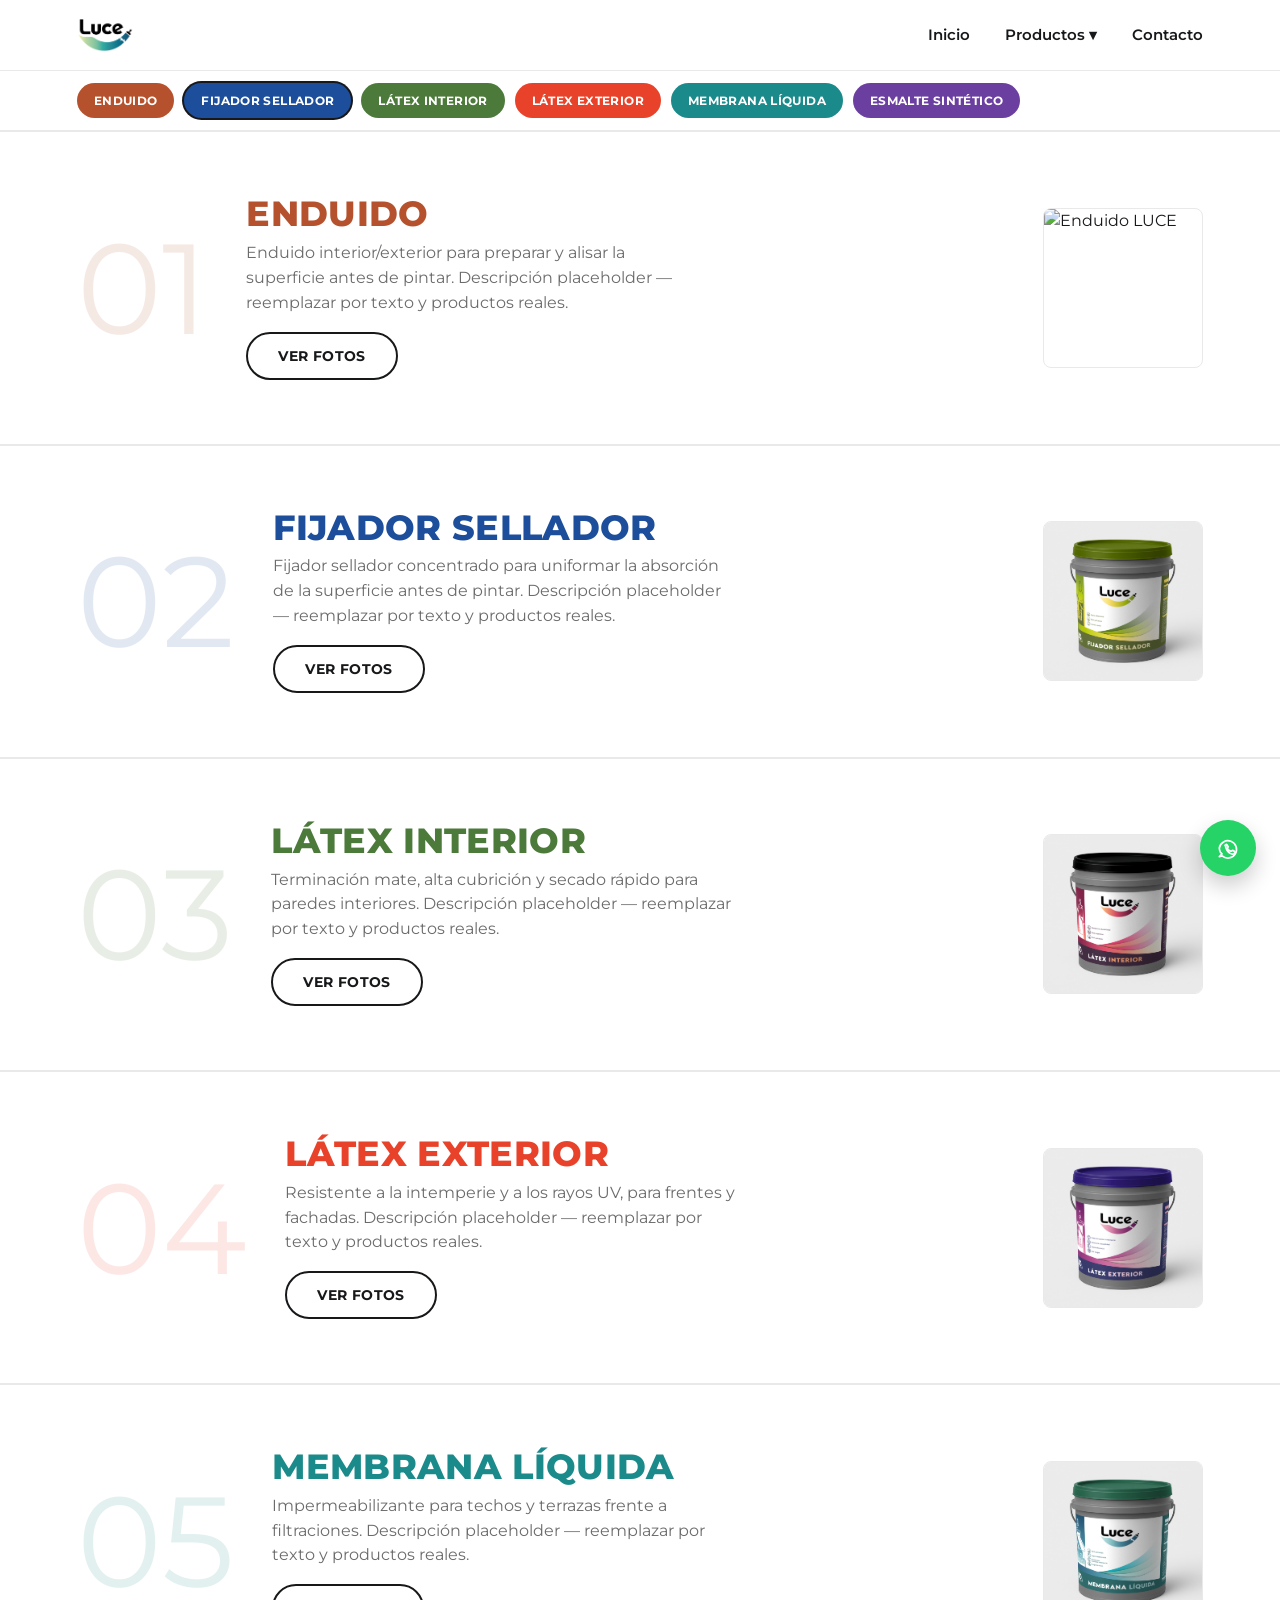
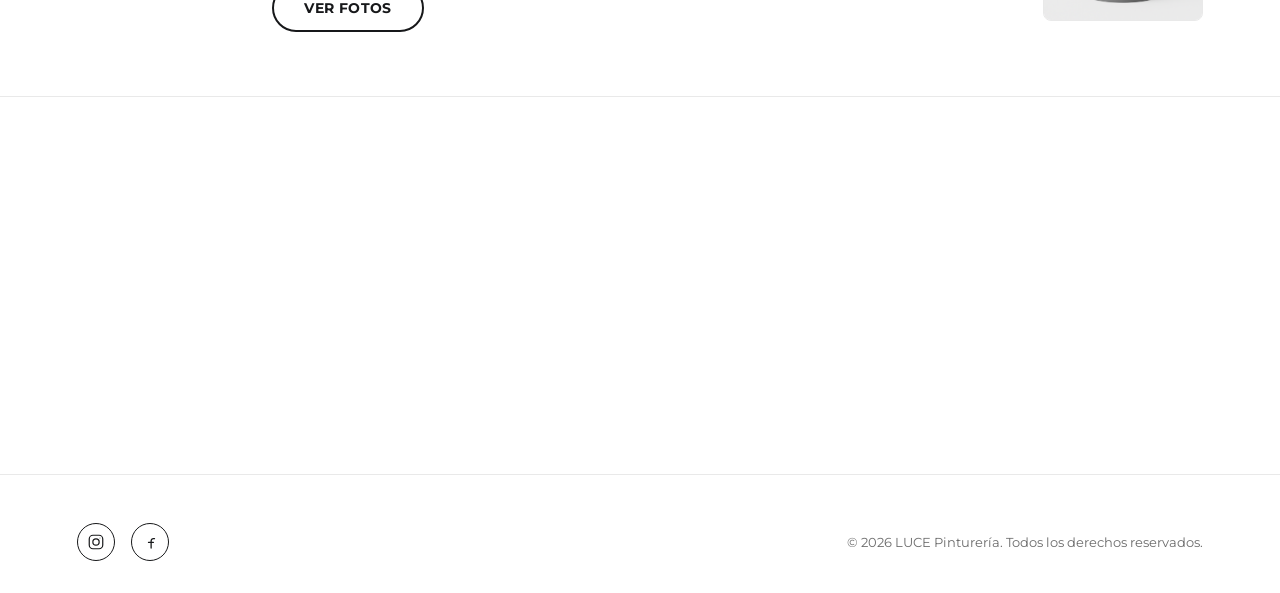
==== catalogo.html @ 515308d9 "Reemplazar texto LUCE del header por logo real El PNG traía mucho margen transparente arriba/abajo; " ====
<!DOCTYPE html>
<html lang="es">
<head>
<meta charset="UTF-8">
<meta name="viewport" content="width=device-width, initial-scale=1.0">
<title>Catálogo — LUCE</title>
<link rel="preconnect" href="https://fonts.googleapis.com">
<link rel="preconnect" href="https://fonts.gstatic.com" crossorigin>
<link href="https://fonts.googleapis.com/css2?family=Montserrat:wght@400;500;600;700;800&display=swap" rel="stylesheet">
<link rel="stylesheet" href="css/base.css">
<link rel="stylesheet" href="css/layout.css">
<link rel="stylesheet" href="css/pages.css">
</head>
<body>

<header>
  <div class="nav-main">
    <a href="index.html" class="logo">
      <img src="assets/logo/luce-logo.png" alt="LUCE">
    </a>
    <nav class="nav-links">
      <ul>
        <li><a href="index.html">Inicio</a></li>
        <li class="dropdown-wrap">
          <a href="catalogo.html">Productos ▾</a>
          <div class="dropdown">
            <a href="#enduido">Enduido</a>
            <a href="#fijador-sellador">Fijador Sellador</a>
            <a href="#latex-interior">Látex Interior</a>
            <a href="#latex-exterior">Látex Exterior</a>
            <a href="#membrana-liquida">Membrana Líquida</a>
            <a href="#esmalte-sintetico">Esmalte Sintético</a>
          </div>
        </li>
        <li><a href="contacto.html">Contacto</a></li>
      </ul>
    </nav>
    <button class="burger" aria-label="Abrir menú" aria-expanded="false">☰</button>
  </div>
  <div class="pill-bar">
    <a class="pill p-terracota" data-target="enduido" href="#enduido">Enduido</a>
    <a class="pill p-azul" data-target="fijador-sellador" href="#fijador-sellador">Fijador Sellador</a>
    <a class="pill p-verde" data-target="latex-interior" href="#latex-interior">Látex Interior</a>
    <a class="pill p-rojo" data-target="latex-exterior" href="#latex-exterior">Látex Exterior</a>
    <a class="pill p-cian" data-target="membrana-liquida" href="#membrana-liquida">Membrana Líquida</a>
    <a class="pill p-violeta" data-target="esmalte-sintetico" href="#esmalte-sintetico">Esmalte Sintético</a>
  </div>
</header>

<section class="cat-banner" id="enduido" data-category="enduido">
  <span class="num accent-terracota">01</span>
  <div class="body">
    <h2 class="accent-terracota">Enduido</h2>
    <p>Enduido interior/exterior para preparar y alisar la superficie antes de pintar. Descripción placeholder — reemplazar por texto y productos reales.</p>
    <button type="button" class="btn btn--outline" data-gallery='["assets/productos/enduido.png"]' data-gallery-name="Enduido">Ver fotos</button>
  </div>
  <img class="product-shot" src="assets/productos/enduido.png" alt="Enduido LUCE">
</section>

<section class="cat-banner" id="fijador-sellador" data-category="fijador-sellador">
  <span class="num accent-azul">02</span>
  <div class="body">
    <h2 class="accent-azul">Fijador Sellador</h2>
    <p>Fijador sellador concentrado para uniformar la absorción de la superficie antes de pintar. Descripción placeholder — reemplazar por texto y productos reales.</p>
    <button type="button" class="btn btn--outline" data-gallery='["assets/productos/fijador-sellador.png"]' data-gallery-name="Fijador Sellador">Ver fotos</button>
  </div>
  <img class="product-shot" src="assets/productos/fijador-sellador.png" alt="Fijador Sellador LUCE">
</section>

<section class="cat-banner" id="latex-interior" data-category="latex-interior">
  <span class="num accent-verde">03</span>
  <div class="body">
    <h2 class="accent-verde">Látex Interior</h2>
    <p>Terminación mate, alta cubrición y secado rápido para paredes interiores. Descripción placeholder — reemplazar por texto y productos reales.</p>
    <button type="button" class="btn btn--outline" data-gallery='["assets/productos/latex-interior.png"]' data-gallery-name="Látex Interior">Ver fotos</button>
  </div>
  <img class="product-shot" src="assets/productos/latex-interior.png" alt="Látex Interior LUCE">
</section>

<section class="cat-banner" id="latex-exterior" data-category="latex-exterior">
  <span class="num accent-rojo">04</span>
  <div class="body">
    <h2 class="accent-rojo">Látex Exterior</h2>
    <p>Resistente a la intemperie y a los rayos UV, para frentes y fachadas. Descripción placeholder — reemplazar por texto y productos reales.</p>
    <button type="button" class="btn btn--outline" data-gallery='["assets/productos/latex-exterior.png","assets/productos/latex-exterior-lifestyle.png"]' data-gallery-name="Látex Exterior">Ver fotos</button>
  </div>
  <img class="product-shot" src="assets/productos/latex-exterior.png" alt="Látex Exterior LUCE">
</section>

<section class="cat-banner" id="membrana-liquida" data-category="membrana-liquida">
  <span class="num accent-cian">05</span>
  <div class="body">
    <h2 class="accent-cian">Membrana Líquida</h2>
    <p>Impermeabilizante para techos y terrazas frente a filtraciones. Descripción placeholder — reemplazar por texto y productos reales.</p>
    <button type="button" class="btn btn--outline" data-gallery='["assets/productos/membrana-liquida.png","assets/productos/membrana-liquida-lifestyle.png","assets/productos/membrana-liquida-lata.png"]' data-gallery-name="Membrana Líquida">Ver fotos</button>
  </div>
  <img class="product-shot" src="assets/productos/membrana-liquida.png" alt="Membrana Líquida LUCE">
</section>

<section class="cat-banner" id="esmalte-sintetico" data-category="esmalte-sintetico">
  <span class="num accent-violeta">06</span>
  <div class="body">
    <h2 class="accent-violeta">Esmalte Sintético</h2>
    <p>Ideal para madera y metal, con brillo total y alta resistencia. Descripción placeholder — reemplazar por texto y productos reales.</p>
    <button type="button" class="btn btn--outline" data-gallery='["assets/productos/esmalte-sintetico.png"]' data-gallery-name="Esmalte Sintético">Ver fotos</button>
  </div>
  <img class="product-shot" src="assets/productos/esmalte-sintetico.png" alt="Esmalte Sintético LUCE">
</section>

<footer>
  <div class="footer-inner">
    <div class="socials">
      <a href="#" aria-label="Instagram">
        <svg viewBox="0 0 24 24" fill="none" stroke="currentColor" stroke-width="1.6" stroke-linecap="round" stroke-linejoin="round" aria-hidden="true"><rect x="3" y="3" width="18" height="18" rx="5"/><circle cx="12" cy="12" r="4.2"/><circle cx="17.3" cy="6.7" r="0.6" fill="currentColor" stroke="none"/></svg>
      </a>
      <a href="#" aria-label="Facebook">
        <svg viewBox="0 0 24 24" fill="none" stroke="currentColor" stroke-width="1.7" stroke-linecap="round" stroke-linejoin="round" aria-hidden="true"><path d="M13.5 20v-9.5a3 3 0 0 1 3-3H18"/><path d="M10 12.5h6.5"/></svg>
      </a>
    </div>
    <small>© 2026 LUCE Pinturería. Todos los derechos reservados.</small>
  </div>
</footer>

<a class="whatsapp-float" href="https://wa.me/34000000000" target="_blank" aria-label="Escribinos por WhatsApp">
  <svg viewBox="0 0 24 24" fill="none" stroke="currentColor" stroke-width="1.6" stroke-linecap="round" stroke-linejoin="round" aria-hidden="true"><path d="M6.5 17.5 4 20l2.6-.7A8 8 0 1 0 4 12a7.9 7.9 0 0 0 1 3.9z"/><path d="M9.2 9.8c.3-.7 1-1.5 1.6-1.1.5.3 1 1.4 1.2 1.9.2.4.1.6-.1.9-.3.4-.6.6-.4 1 .3.6 1.6 2 3 2.4.4.1.6 0 .9-.3.4-.4.6-.6 1-.4.5.2 1.5.9 1.7 1.3.2.4.2.9-.1 1.3-.5.6-1.3 1-2.1.8-2.3-.5-4.8-2.8-5.9-5.9-.3-.8.1-1.5.2-1.9z"/></svg>
</a>

<div class="lightbox" aria-hidden="true">
  <div class="lightbox-backdrop" data-lightbox-close></div>
  <div class="lightbox-content" role="dialog" aria-modal="true" aria-label="Galería de producto">
    <button type="button" class="lightbox-close" data-lightbox-close aria-label="Cerrar">✕</button>
    <button type="button" class="lightbox-prev" aria-label="Foto anterior">‹</button>
    <img class="lightbox-image" src="" alt="">
    <button type="button" class="lightbox-next" aria-label="Foto siguiente">›</button>
    <div class="lightbox-dots"></div>
  </div>
</div>

<script src="js/main.js"></script>
</body>
</html>
---- css/base.css ----
/* ==========================================================
   LUCE — base.css
   Reset, variables de marca y tipografía.
   Fondo blanco siempre: el color vive en acentos (pastillas,
   botones, bordes, íconos), nunca en bloques de fondo.
   ========================================================== */

:root{
  /* color de marca — SOLO como acento, nunca como fondo de sección */
  --rojo:      #E8432A;
  --azul:      #1D4E9B;
  --amarillo:  #F2B705;
  --verde:     #4C7A3B;
  --terracota: #B5522D;
  --cian:      #1B8A8A;
  --violeta:   #6B3FA0;

  /* base neutra */
  --ink:    #17181A;
  --muted:  #6B6B6B;
  --white:  #FFFFFF;
  --border: #E9E9E9;

  /* tipografía */
  --font-display: 'Montserrat', sans-serif;
  --font-body: 'Montserrat', sans-serif;

  /* layout */
  --max-width: 1180px;
  --radius: 8px;

  /* easing — timing corto, curvas con punch en vez de linear */
  --ease-out: cubic-bezier(0.23, 1, 0.32, 1);
  --ease-in-out: cubic-bezier(0.77, 0, 0.175, 1);
}

*, *::before, *::after{ box-sizing: border-box; }

html{ scroll-behavior: smooth; }

body{
  margin: 0;
  background: var(--white);
  color: var(--ink);
  font-family: var(--font-body);
  font-size: 16px;
  line-height: 1.55;
  -webkit-font-smoothing: antialiased;
}

h1, h2, h3{
  font-family: var(--font-display);
  font-weight: 800;
  text-transform: uppercase;
  letter-spacing: 0.01em;
  line-height: 1;
  margin: 0 0 0.6em;
}

p{ margin: 0 0 1em; color: var(--muted); }

a{ color: inherit; text-decoration: none; }

img{ max-width: 100%; display: block; }

button, input, textarea{ font-family: var(--font-body); font-size: 1rem; }

.container{
  max-width: var(--max-width);
  margin: 0 auto;
  padding: 0 6vw;
}

.btn{
  display: inline-block;
  padding: 14px 30px;
  border-radius: 999px;
  border: 2px solid var(--ink);
  background: var(--ink);
  color: var(--white);
  font-weight: 700;
  text-transform: uppercase;
  letter-spacing: 0.03em;
  font-size: 0.85rem;
  cursor: pointer;
  transition: transform 160ms var(--ease-out), background 160ms var(--ease-out), color 160ms var(--ease-out);
}
@media (hover: hover) and (pointer: fine){
  .btn:hover{ transform: translateY(-2px); }
}
.btn:active{ transform: scale(0.97); }
.btn--outline{
  background: transparent;
  color: var(--ink);
}
.btn--outline:hover{ background: var(--ink); color: var(--white); }

/* variantes de color por categoría — usar como clases utilitarias */
.accent-rojo      { color: var(--rojo); }
.accent-azul       { color: var(--azul); }
.accent-amarillo  { color: var(--amarillo); }
.accent-verde      { color: var(--verde); }
.accent-terracota { color: var(--terracota); }
.accent-cian       { color: var(--cian); }
.accent-violeta    { color: var(--violeta); }

.bg-rojo      { background: var(--rojo); }
.bg-azul       { background: var(--azul); }
.bg-amarillo  { background: var(--amarillo); }
.bg-verde      { background: var(--verde); }
.bg-terracota { background: var(--terracota); }
.bg-cian       { background: var(--cian); }
.bg-violeta    { background: var(--violeta); }

:focus-visible{
  outline: 3px solid var(--azul);
  outline-offset: 2px;
}

/* reveal progresivo al hacer scroll — activado por JS vía IntersectionObserver */
.reveal{
  opacity: 0;
  transform: translateY(24px);
  transition: opacity 500ms var(--ease-out), transform 500ms var(--ease-out);
}
.reveal.in-view{
  opacity: 1;
  transform: translateY(0);
}

@media (prefers-reduced-motion: reduce){
  *{ animation: none !important; transition: none !important; }
}
---- css/layout.css ----
/* ==========================================================
   LUCE — layout.css
   Header sticky + nav + barra de pastillas + footer.
   ========================================================== */

header{
  position: sticky;
  top: 0;
  z-index: 100;
  background: var(--white);
  border-bottom: 1px solid var(--border);
}

.nav-main{
  display: flex;
  align-items: center;
  justify-content: space-between;
  padding: 18px 6vw;
}

.logo{
  display: flex;
  align-items: center;
  gap: 8px;
  font-family: var(--font-display);
  font-size: 1.6rem;
}
.logo img{ height: 34px; }

.nav-links ul{
  list-style: none;
  display: flex;
  gap: 2.2rem;
  margin: 0;
  padding: 0;
  font-weight: 600;
  font-size: 0.92rem;
}
.nav-links li{ position: relative; }
.nav-links a:hover{ color: var(--rojo); }

.dropdown-wrap{ position: relative; }
.dropdown{
  display: none;
  position: absolute;
  top: 130%;
  left: -18px;
  min-width: 220px;
  background: var(--white);
  border: 1px solid var(--border);
  border-radius: var(--radius);
  box-shadow: 0 16px 30px rgba(0,0,0,0.08);
  overflow: hidden;
}
.dropdown-wrap:hover .dropdown,
.dropdown-wrap.open .dropdown{ display: block; }
.dropdown a{
  display: block;
  padding: 12px 18px;
  font-size: 0.88rem;
  font-weight: 500;
  border-bottom: 1px solid var(--border);
}
.dropdown a:last-child{ border-bottom: none; }
.dropdown a:hover{ background: #fafafa; color: var(--rojo); }

.burger{
  display: none;
  background: none;
  border: none;
  font-size: 1.6rem;
  cursor: pointer;
  color: var(--ink);
}

/* barra de pastillas por categoría */
.pill-bar{
  display: flex;
  gap: 10px;
  padding: 12px 6vw;
  overflow-x: auto;
  border-top: 1px solid var(--border);
}
.pill{
  flex: 0 0 auto;
  padding: 7px 16px;
  border-radius: 999px;
  font-weight: 700;
  font-size: 0.78rem;
  text-transform: uppercase;
  letter-spacing: 0.03em;
  white-space: nowrap;
  border: 1.5px solid transparent;
  transition: transform 160ms var(--ease-out), opacity 160ms var(--ease-out), box-shadow 160ms var(--ease-out);
}
@media (hover: hover) and (pointer: fine){
  .pill:hover{ transform: translateY(-2px); opacity: 0.88; }
}
.pill:active{ transform: scale(0.96); }
.pill.p-rojo      { background: var(--rojo);      color: var(--white); }
.pill.p-azul       { background: var(--azul);       color: var(--white); }
.pill.p-amarillo  { background: var(--amarillo);  color: var(--ink); }
.pill.p-verde      { background: var(--verde);      color: var(--white); }
.pill.p-terracota { background: var(--terracota); color: var(--white); }
.pill.p-cian       { background: var(--cian);       color: var(--white); }
.pill.p-violeta    { background: var(--violeta);    color: var(--white); }

.pill.active{ box-shadow: 0 0 0 2px var(--ink); }

/* mobile */
@media (max-width: 900px){
  .nav-links{
    display: none;
    position: absolute;
    top: 100%; left: 0; right: 0;
    background: var(--white);
    border-bottom: 1px solid var(--border);
    padding: 1rem 6vw 1.4rem;
  }
  .nav-links.open{ display: block; }
  .nav-links ul{ flex-direction: column; gap: 1rem; }
  .dropdown{ position: static; box-shadow: none; border: none; margin-top: 0.6rem; }
  .burger{ display: block; }

  footer{ padding: 2.4rem 6vw 1.6rem; text-align: center; }
  .footer-inner{ flex-direction: column; gap: 1.2rem; }
  .socials{ justify-content: center; }
}

/* footer */
footer{
  border-top: 1px solid var(--border);
  padding: 3rem 6vw 2rem;
  margin-top: 4rem;
}
.footer-inner{
  display: flex;
  justify-content: space-between;
  align-items: center;
  flex-wrap: wrap;
  gap: 1.4rem;
}
.socials{ display: flex; gap: 1rem; }
.socials a{
  width: 38px; height: 38px;
  border-radius: 50%;
  border: 1.5px solid var(--ink);
  display: flex; align-items: center; justify-content: center;
  flex: 0 0 auto;
}
.socials a:hover{ background: var(--ink); color: var(--white); }
.socials svg{ width: 18px; height: 18px; }
footer small{ color: var(--muted); font-size: 0.82rem; }

/* whatsapp flotante */
.whatsapp-float{
  position: fixed;
  bottom: 24px; right: 24px;
  z-index: 200;
  width: 56px; height: 56px;
  border-radius: 50%;
  background: #25D366;
  display: flex; align-items: center; justify-content: center;
  color: #fff;
  box-shadow: 0 10px 22px rgba(0,0,0,0.2);
}
.whatsapp-float svg{ width: 26px; height: 26px; }
---- css/pages.css ----
/* ==========================================================
   LUCE — pages.css
   Secciones específicas de Home / Catálogo / Contacto.
   Todo sobre fondo blanco — el color aparece en acentos.
   ========================================================== */

/* ---------- HOME: hero ---------- */
.hero{
  padding: 6rem 6vw 5rem;
  text-align: center;
}
.hero img.hero-logo{
  max-height: 90px;
  margin: 0 auto 1.6rem;
}
.hero h1{
  font-size: clamp(2.2rem, 5vw, 3.4rem);
  color: var(--ink);
  margin-bottom: 1.4rem;
}
.hero p{
  max-width: 480px;
  margin: 0 auto 2rem;
  font-size: 1.05rem;
}

/* ---------- HOME: institucional ---------- */
.about{
  padding: 4rem 6vw;
  border-top: 1px solid var(--border);
  display: grid;
  grid-template-columns: 1.2fr 1fr;
  gap: 3rem;
  align-items: start;
}
.about h2{ font-size: clamp(1.8rem, 3vw, 2.4rem); margin-bottom: 1rem; }
.about p{ max-width: 480px; }
.contact-list{ list-style: none; margin: 0; padding: 0; display: flex; flex-direction: column; gap: 1rem; }
.contact-list li{ display: flex; align-items: center; gap: 12px; font-weight: 600; font-size: 0.95rem; }
.contact-list .ico{
  width: 34px; height: 34px; border-radius: 50%;
  border: 1.5px solid var(--ink);
  display: flex; align-items: center; justify-content: center;
  font-size: 0.9rem; flex: 0 0 auto;
}

/* ---------- HOME: vidriera de productos ---------- */
.showcase{
  padding: 4rem 6vw;
  border-top: 1px solid var(--border);
}
.showcase h2{ font-size: clamp(1.8rem, 3vw, 2.4rem); margin-bottom: 2rem; }
.showcase-grid{
  display: grid;
  grid-template-columns: repeat(auto-fit, minmax(180px, 1fr));
  gap: 1.4rem;
}
.showcase-card{
  border: 1px solid var(--border);
  border-radius: var(--radius);
  padding: 1.4rem 1.2rem;
  text-align: center;
  /* incluye opacity acá (no solo en .reveal): esta regla se carga después
     y pisaría el transition de .reveal si no la repetimos */
  transition: opacity 500ms var(--ease-out), transform 220ms var(--ease-out), border-color 220ms var(--ease-out), box-shadow 220ms var(--ease-out);
}
@media (hover: hover) and (pointer: fine){
  .showcase-card:hover{
    border-color: var(--ink);
    transform: translateY(-4px);
    box-shadow: 0 12px 24px rgba(0,0,0,0.06);
  }
}
.showcase-card:active{ transform: scale(0.98); }
.showcase-card .shot{
  width: 80px; height: 80px;
  border-radius: 50%;
  margin: 0 auto 1rem;
  overflow: hidden;
  border: 3px solid currentColor;
  display: flex;
  align-items: center;
  justify-content: center;
}
.showcase-card .shot img{
  width: 100%;
  height: 100%;
  object-fit: cover;
}
.showcase-card h3{ font-size: 1rem; margin-bottom: 0.3rem; }
.showcase-card span{ font-size: 0.82rem; color: var(--muted); }

/* ---------- CATÁLOGO ---------- */
.cat-banner{
  padding: 4rem 6vw;
  border-top: 1px solid var(--border);
  border-bottom: 1px solid var(--border);
  display: grid;
  grid-template-columns: auto 1fr auto;
  align-items: center;
  gap: 2.4rem;
}
.cat-banner .num{
  font-family: var(--font-display);
  font-size: clamp(5rem, 10vw, 9rem);
  line-height: 1;
  opacity: 0.12;
}
.cat-banner .body h2{ font-size: clamp(1.6rem, 3vw, 2.2rem); margin-bottom: 0.6rem; }
.cat-banner .body p{ max-width: 460px; }
.cat-banner img.product-shot{
  width: 160px; height: 160px;
  object-fit: cover;
  border-radius: var(--radius);
  border: 1px solid var(--border);
}

/* ---------- LIGHTBOX de galería de producto ---------- */
.lightbox{
  display: flex;
  position: fixed;
  inset: 0;
  z-index: 300;
  align-items: center;
  justify-content: center;
  opacity: 0;
  visibility: hidden;
  pointer-events: none;
  transition: opacity 150ms var(--ease-out), visibility 0s linear 150ms;
}
.lightbox.open{
  opacity: 1;
  visibility: visible;
  pointer-events: auto;
  transition: opacity 220ms var(--ease-out), visibility 0s linear 0s;
}
.lightbox [hidden]{ display: none !important; }
.lightbox-backdrop{
  position: absolute;
  inset: 0;
  background: rgba(23,24,26,0.88);
}
.lightbox-content{
  position: relative;
  z-index: 1;
  max-width: min(720px, 88vw);
  max-height: 86vh;
  display: flex;
  align-items: center;
  justify-content: center;
  transform: scale(0.96);
  transition: transform 150ms var(--ease-out);
}
.lightbox.open .lightbox-content{
  transform: scale(1);
  transition: transform 220ms var(--ease-out);
}
.lightbox-image{
  display: block;
  max-width: 100%;
  max-height: 78vh;
  width: auto;
  border-radius: var(--radius);
  background: var(--white);
  opacity: 1;
  transition: opacity 150ms var(--ease-out);
}
.lightbox-image.is-swapping{ opacity: 0; }
.lightbox-close,
.lightbox-prev,
.lightbox-next{
  border-radius: 50%;
  border: 1.5px solid var(--white);
  background: rgba(23,24,26,0.4);
  color: var(--white);
  cursor: pointer;
  display: flex;
  align-items: center;
  justify-content: center;
  padding: 0;
  transition: background 160ms var(--ease-out), color 160ms var(--ease-out), transform 160ms var(--ease-out);
}
@media (hover: hover) and (pointer: fine){
  .lightbox-close:hover,
  .lightbox-prev:hover,
  .lightbox-next:hover{ background: var(--white); color: var(--ink); }
}
.lightbox-close{
  position: absolute;
  top: -44px; right: 0;
  width: 38px; height: 38px;
  font-size: 1rem;
}
.lightbox-close:active{ transform: scale(0.92); }
.lightbox-prev,
.lightbox-next{
  position: absolute;
  top: 50%;
  transform: translateY(-50%);
  width: 44px; height: 44px;
  font-size: 1.4rem;
}
.lightbox-prev:active{ transform: translateY(-50%) scale(0.92); }
.lightbox-next:active{ transform: translateY(-50%) scale(0.92); }
.lightbox-prev{ left: -22px; }
.lightbox-next{ right: -22px; }
.lightbox-dots{
  position: absolute;
  bottom: -32px;
  left: 50%;
  transform: translateX(-50%);
  display: flex;
  gap: 8px;
}
.lightbox-dot{
  width: 8px; height: 8px;
  border-radius: 50%;
  border: none;
  background: rgba(255,255,255,0.4);
  cursor: pointer;
  padding: 0;
  transition: background 160ms var(--ease-out), transform 160ms var(--ease-out);
}
.lightbox-dot:active{ transform: scale(0.85); }
.lightbox-dot.active{ background: var(--white); }

/* ---------- CONTACTO ---------- */
.contact-split{
  display: grid;
  grid-template-columns: 1fr 1fr;
  min-height: 70vh;
}
.contact-headline{
  padding: 5rem 6vw;
  display: flex;
  align-items: center;
  border-right: 1px solid var(--border);
}
.contact-headline h1{
  font-size: clamp(2.4rem, 5vw, 4rem);
}
.contact-form{
  padding: 5rem 6vw;
  display: flex;
  align-items: center;
}
.contact-form form{ width: 100%; max-width: 420px; display: flex; flex-direction: column; gap: 1rem; }
.contact-form label{ font-size: 0.82rem; font-weight: 700; text-transform: uppercase; letter-spacing: 0.03em; }
.contact-form input,
.contact-form textarea{
  padding: 12px 14px;
  border: 1.5px solid var(--border);
  border-radius: 6px;
  width: 100%;
}
.contact-form input:focus,
.contact-form textarea:focus{ border-color: var(--ink); outline: none; }
.contact-form .error{ color: var(--rojo); font-size: 0.78rem; display: none; }
.contact-form .field.invalid .error{ display: block; }
.contact-form .field.invalid input,
.contact-form .field.invalid textarea{ border-color: var(--rojo); }
.form-status{ font-size: 0.9rem; font-weight: 600; margin-top: 0.4rem; display: none; }
.form-status.show{ display: block; }

@media (max-width: 900px){
  .about{ grid-template-columns: 1fr; }
  .cat-banner{ grid-template-columns: 1fr; text-align: center; }
  .cat-banner img.product-shot{ margin: 0 auto; }
  .contact-split{ grid-template-columns: 1fr; }
  .contact-headline{ border-right: none; border-bottom: 1px solid var(--border); }
  .lightbox-content{ max-width: 92vw; }
  .lightbox-prev{ left: 4px; }
  .lightbox-next{ right: 4px; }
  .lightbox-close{ top: 8px; right: 8px; }
}
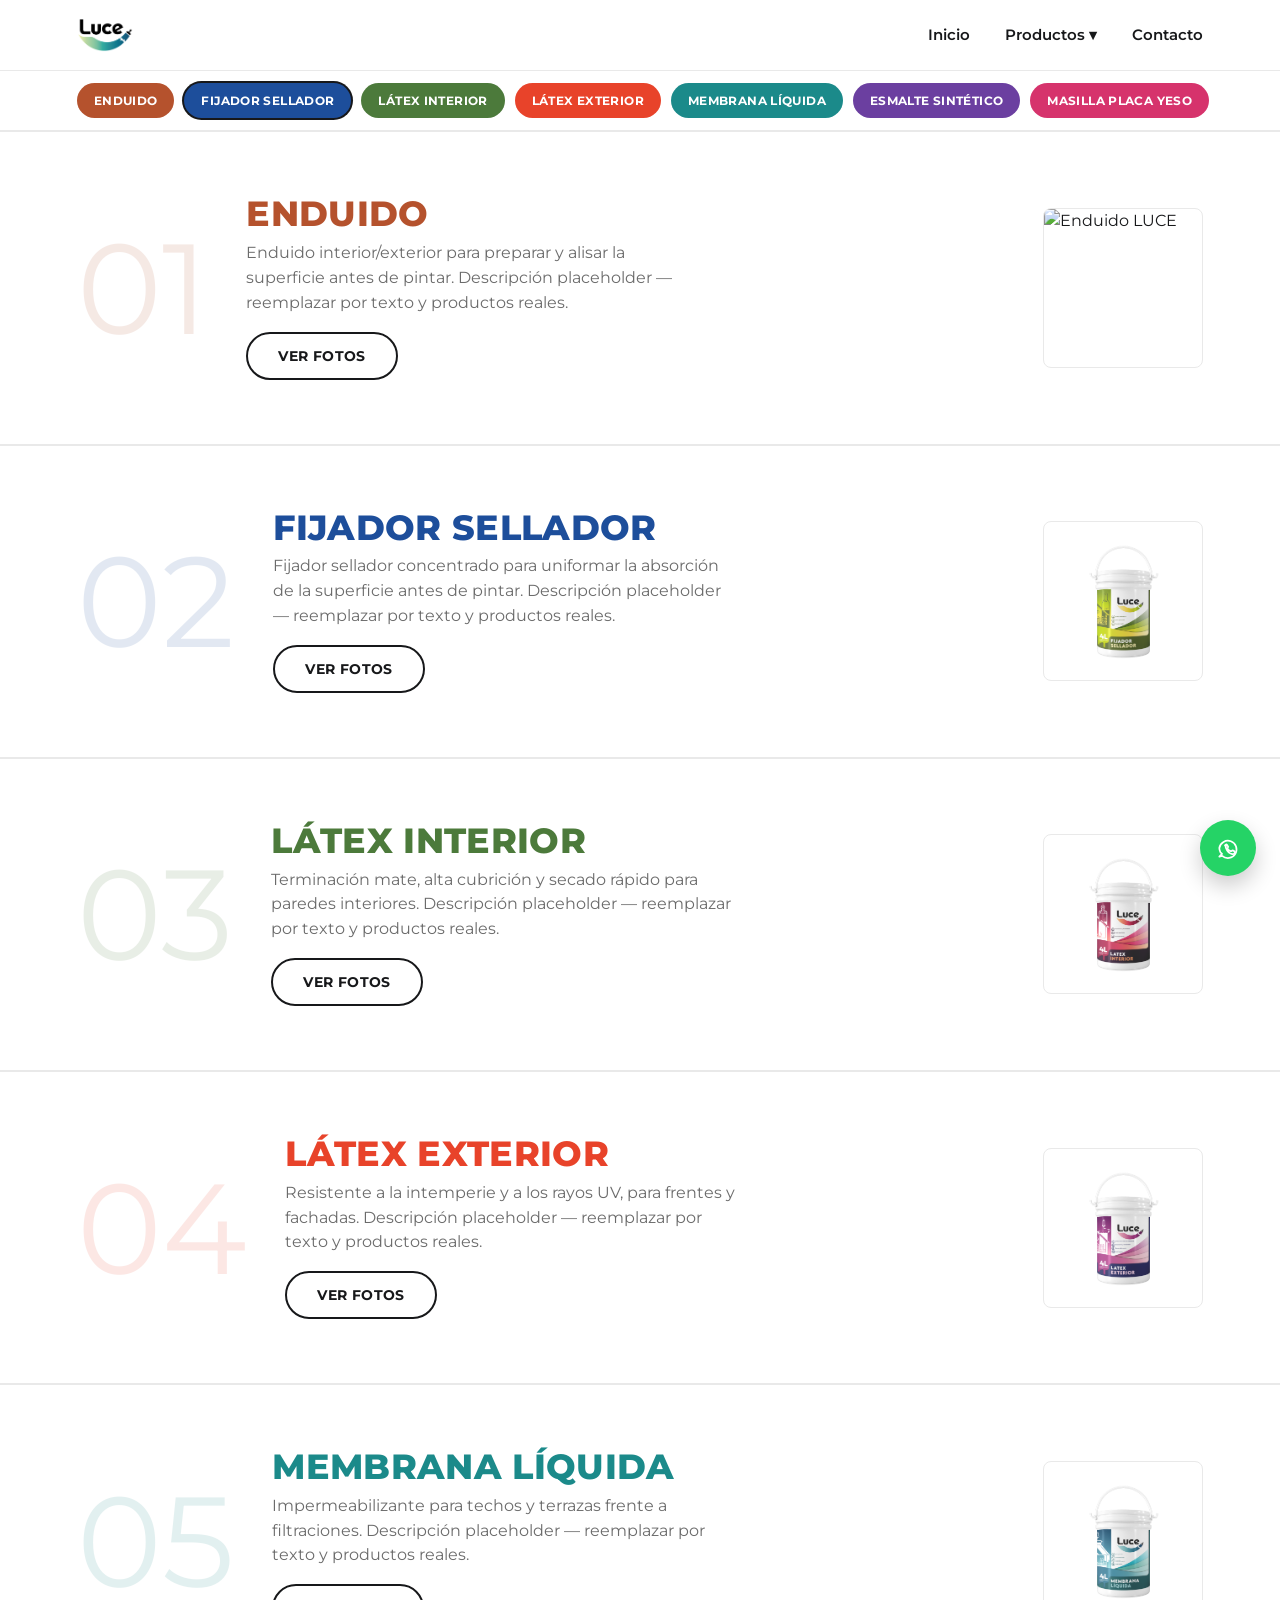
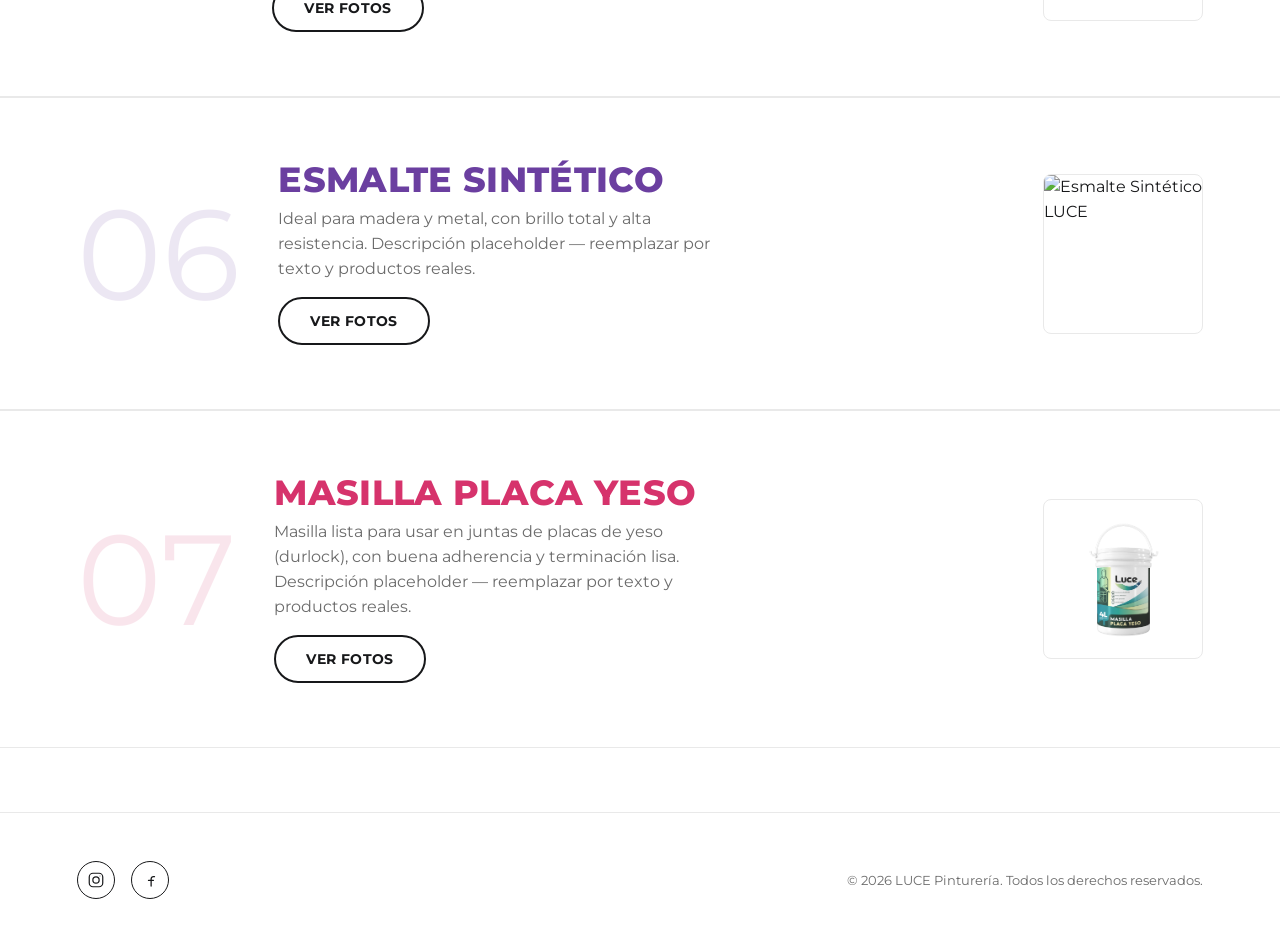
==== commit f8c1f4bc: "Agregar 7ma categoría: Masilla Placa Yeso Producto distinto de Enduido (masilla para juntas de placa" ====
--- a/catalogo.html
+++ b/catalogo.html
@@ -30,6 +30,7 @@
             <a href="#latex-exterior">Látex Exterior</a>
             <a href="#membrana-liquida">Membrana Líquida</a>
             <a href="#esmalte-sintetico">Esmalte Sintético</a>
+            <a href="#masilla-placa-yeso">Masilla Placa Yeso</a>
           </div>
         </li>
         <li><a href="contacto.html">Contacto</a></li>
@@ -44,6 +45,7 @@
     <a class="pill p-rojo" data-target="latex-exterior" href="#latex-exterior">Látex Exterior</a>
     <a class="pill p-cian" data-target="membrana-liquida" href="#membrana-liquida">Membrana Líquida</a>
     <a class="pill p-violeta" data-target="esmalte-sintetico" href="#esmalte-sintetico">Esmalte Sintético</a>
+    <a class="pill p-rosa" data-target="masilla-placa-yeso" href="#masilla-placa-yeso">Masilla Placa Yeso</a>
   </div>
 </header>
 
@@ -107,6 +109,16 @@
   <img class="product-shot" src="assets/productos/esmalte-sintetico.png" alt="Esmalte Sintético LUCE">
 </section>
 
+<section class="cat-banner" id="masilla-placa-yeso" data-category="masilla-placa-yeso">
+  <span class="num accent-rosa">07</span>
+  <div class="body">
+    <h2 class="accent-rosa">Masilla Placa Yeso</h2>
+    <p>Masilla lista para usar en juntas de placas de yeso (durlock), con buena adherencia y terminación lisa. Descripción placeholder — reemplazar por texto y productos reales.</p>
+    <button type="button" class="btn btn--outline" data-gallery='["assets/productos/masilla-placa-yeso.png"]' data-gallery-name="Masilla Placa Yeso">Ver fotos</button>
+  </div>
+  <img class="product-shot" src="assets/productos/masilla-placa-yeso.png" alt="Masilla Placa Yeso LUCE">
+</section>
+
 <footer>
   <div class="footer-inner">
     <div class="socials">
--- a/css/base.css
+++ b/css/base.css
@@ -14,6 +14,7 @@
   --terracota: #B5522D;
   --cian:      #1B8A8A;
   --violeta:   #6B3FA0;
+  --rosa:      #D6336C;
 
   /* base neutra */
   --ink:    #17181A;
@@ -103,6 +104,7 @@
 .accent-terracota { color: var(--terracota); }
 .accent-cian       { color: var(--cian); }
 .accent-violeta    { color: var(--violeta); }
+.accent-rosa       { color: var(--rosa); }
 
 .bg-rojo      { background: var(--rojo); }
 .bg-azul       { background: var(--azul); }
@@ -111,6 +113,7 @@
 .bg-terracota { background: var(--terracota); }
 .bg-cian       { background: var(--cian); }
 .bg-violeta    { background: var(--violeta); }
+.bg-rosa       { background: var(--rosa); }
 
 :focus-visible{
   outline: 3px solid var(--azul);
--- a/css/layout.css
+++ b/css/layout.css
@@ -104,6 +104,7 @@
 .pill.p-terracota { background: var(--terracota); color: var(--white); }
 .pill.p-cian       { background: var(--cian);       color: var(--white); }
 .pill.p-violeta    { background: var(--violeta);    color: var(--white); }
+.pill.p-rosa       { background: var(--rosa);       color: var(--white); }
 
 .pill.active{ box-shadow: 0 0 0 2px var(--ink); }
 
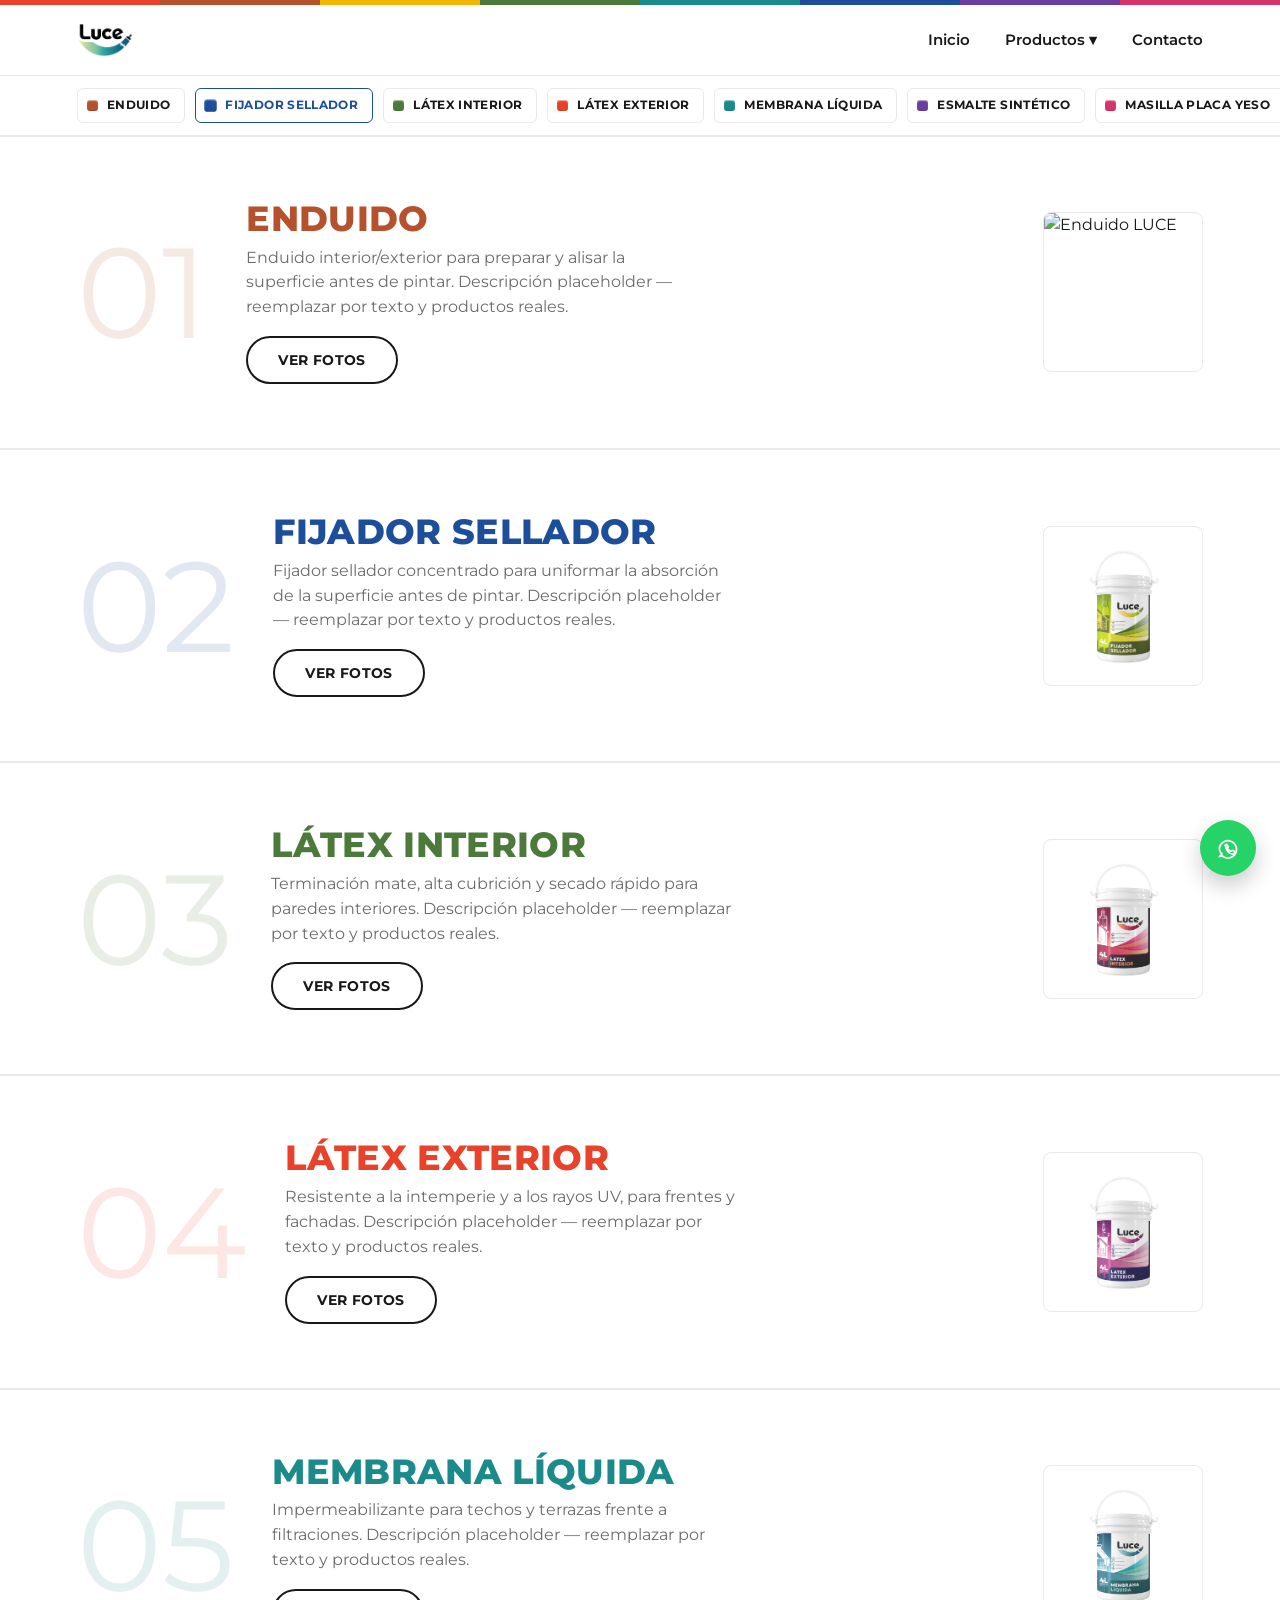
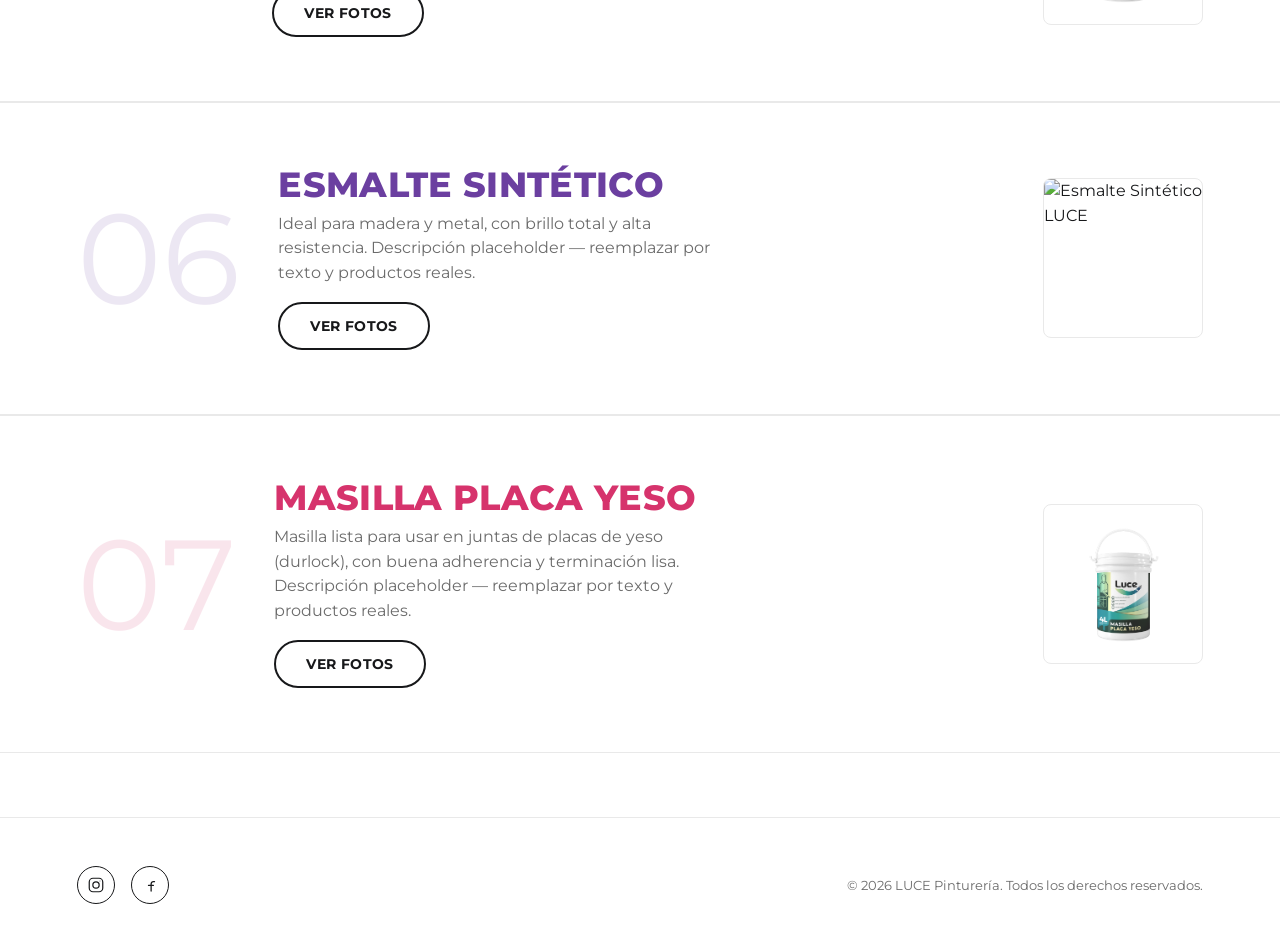
==== commit 639304cf: "Franja multicolor de marca + hero a 2 columnas con ilustración real Arriba del header se agrega una " ====
--- a/catalogo.html
+++ b/catalogo.html
@@ -12,6 +12,17 @@
 <link rel="stylesheet" href="css/pages.css">
 </head>
 <body>
+
+<div class="brand-stripe" aria-hidden="true">
+  <span class="bg-rojo"></span>
+  <span class="bg-terracota"></span>
+  <span class="bg-amarillo"></span>
+  <span class="bg-verde"></span>
+  <span class="bg-cian"></span>
+  <span class="bg-azul"></span>
+  <span class="bg-violeta"></span>
+  <span class="bg-rosa"></span>
+</div>
 
 <header>
   <div class="nav-main">
--- a/css/base.css
+++ b/css/base.css
@@ -15,6 +15,7 @@
   --cian:      #1B8A8A;
   --violeta:   #6B3FA0;
   --rosa:      #D6336C;
+  --agua:      #32ACA0;
 
   /* base neutra */
   --ink:    #17181A;
@@ -105,6 +106,7 @@
 .accent-cian       { color: var(--cian); }
 .accent-violeta    { color: var(--violeta); }
 .accent-rosa       { color: var(--rosa); }
+.accent-agua       { color: var(--agua); }
 
 .bg-rojo      { background: var(--rojo); }
 .bg-azul       { background: var(--azul); }
@@ -114,6 +116,7 @@
 .bg-cian       { background: var(--cian); }
 .bg-violeta    { background: var(--violeta); }
 .bg-rosa       { background: var(--rosa); }
+.bg-agua       { background: var(--agua); }
 
 :focus-visible{
   outline: 3px solid var(--azul);
--- a/css/layout.css
+++ b/css/layout.css
@@ -2,6 +2,13 @@
    LUCE — layout.css
    Header sticky + nav + barra de pastillas + footer.
    ========================================================== */
+
+/* franja de marca — todos los acentos de color, arriba del header */
+.brand-stripe{
+  display: flex;
+  height: 5px;
+}
+.brand-stripe span{ flex: 1 1 0; }
 
 header{
   position: sticky;
@@ -82,31 +89,50 @@
   border-top: 1px solid var(--border);
 }
 .pill{
+  display: inline-flex;
+  align-items: center;
+  gap: 9px;
   flex: 0 0 auto;
-  padding: 7px 16px;
-  border-radius: 999px;
+  padding: 7px 14px 7px 9px;
+  border-radius: 6px;
   font-weight: 700;
-  font-size: 0.78rem;
+  font-size: 0.76rem;
+  color: var(--ink);
   text-transform: uppercase;
   letter-spacing: 0.03em;
   white-space: nowrap;
-  border: 1.5px solid transparent;
-  transition: transform 160ms var(--ease-out), opacity 160ms var(--ease-out), box-shadow 160ms var(--ease-out);
+  background: var(--white);
+  border: 1.5px solid var(--border);
+  transition: border-color 180ms var(--ease-out), transform 180ms var(--ease-out), color 180ms var(--ease-out);
+}
+.pill::before{
+  content: '';
+  flex: 0 0 auto;
+  width: 11px; height: 11px;
+  border-radius: 3px;
+  background: var(--pill-color, var(--ink));
+  box-shadow: inset 0 1px 1px rgba(255,255,255,0.55), inset 0 -1px 1px rgba(0,0,0,0.12);
+  transition: transform 180ms var(--ease-out);
 }
 @media (hover: hover) and (pointer: fine){
-  .pill:hover{ transform: translateY(-2px); opacity: 0.88; }
+  .pill:hover{ border-color: var(--pill-color, var(--ink)); transform: translateY(-2px); }
+  .pill:hover::before{ transform: scale(1.2) rotate(-6deg); }
 }
 .pill:active{ transform: scale(0.96); }
-.pill.p-rojo      { background: var(--rojo);      color: var(--white); }
-.pill.p-azul       { background: var(--azul);       color: var(--white); }
-.pill.p-amarillo  { background: var(--amarillo);  color: var(--ink); }
-.pill.p-verde      { background: var(--verde);      color: var(--white); }
-.pill.p-terracota { background: var(--terracota); color: var(--white); }
-.pill.p-cian       { background: var(--cian);       color: var(--white); }
-.pill.p-violeta    { background: var(--violeta);    color: var(--white); }
-.pill.p-rosa       { background: var(--rosa);       color: var(--white); }
+.pill.p-rojo      { --pill-color: var(--rojo); }
+.pill.p-azul       { --pill-color: var(--azul); }
+.pill.p-amarillo  { --pill-color: var(--amarillo); }
+.pill.p-verde      { --pill-color: var(--verde); }
+.pill.p-terracota { --pill-color: var(--terracota); }
+.pill.p-cian       { --pill-color: var(--cian); }
+.pill.p-violeta    { --pill-color: var(--violeta); }
+.pill.p-rosa       { --pill-color: var(--rosa); }
 
-.pill.active{ box-shadow: 0 0 0 2px var(--ink); }
+.pill.active{
+  border-color: var(--pill-color, var(--ink));
+  color: var(--pill-color, var(--ink));
+}
+.pill.active::before{ transform: scale(1.15); }
 
 /* mobile */
 @media (max-width: 900px){
--- a/css/pages.css
+++ b/css/pages.css
@@ -6,22 +6,46 @@
 
 /* ---------- HOME: hero ---------- */
 .hero{
-  padding: 6rem 6vw 5rem;
-  text-align: center;
-}
-.hero img.hero-logo{
-  max-height: 90px;
-  margin: 0 auto 1.6rem;
-}
-.hero h1{
+  display: grid;
+  grid-template-columns: 1fr 1fr;
+  min-height: 560px;
+}
+.hero-art{
+  display: flex;
+  align-items: center;
+  justify-content: center;
+  padding: 3.5rem;
+}
+.hero-illustration{
+  width: 100%;
+  max-width: 420px;
+  border-radius: var(--radius);
+  box-shadow: 0 24px 48px rgba(0,0,0,0.16);
+}
+.hero-copy{
+  display: flex;
+  flex-direction: column;
+  justify-content: center;
+  padding: 4rem 6vw;
+}
+.hero-copy h1{
   font-size: clamp(2.2rem, 5vw, 3.4rem);
   color: var(--ink);
   margin-bottom: 1.4rem;
 }
-.hero p{
-  max-width: 480px;
-  margin: 0 auto 2rem;
+.hero-copy p{
+  max-width: 440px;
+  margin: 0 0 2rem;
   font-size: 1.05rem;
+}
+.hero-copy .btn{ align-self: flex-start; }
+
+@media (max-width: 900px){
+  .hero{ grid-template-columns: 1fr; min-height: auto; }
+  .hero-art{ padding: 2.4rem 10vw 2rem; }
+  .hero-copy{ padding: 2rem 6vw 3.2rem; text-align: center; }
+  .hero-copy p{ margin: 0 auto 2rem; }
+  .hero-copy .btn{ align-self: center; }
 }
 
 /* ---------- HOME: institucional ---------- */
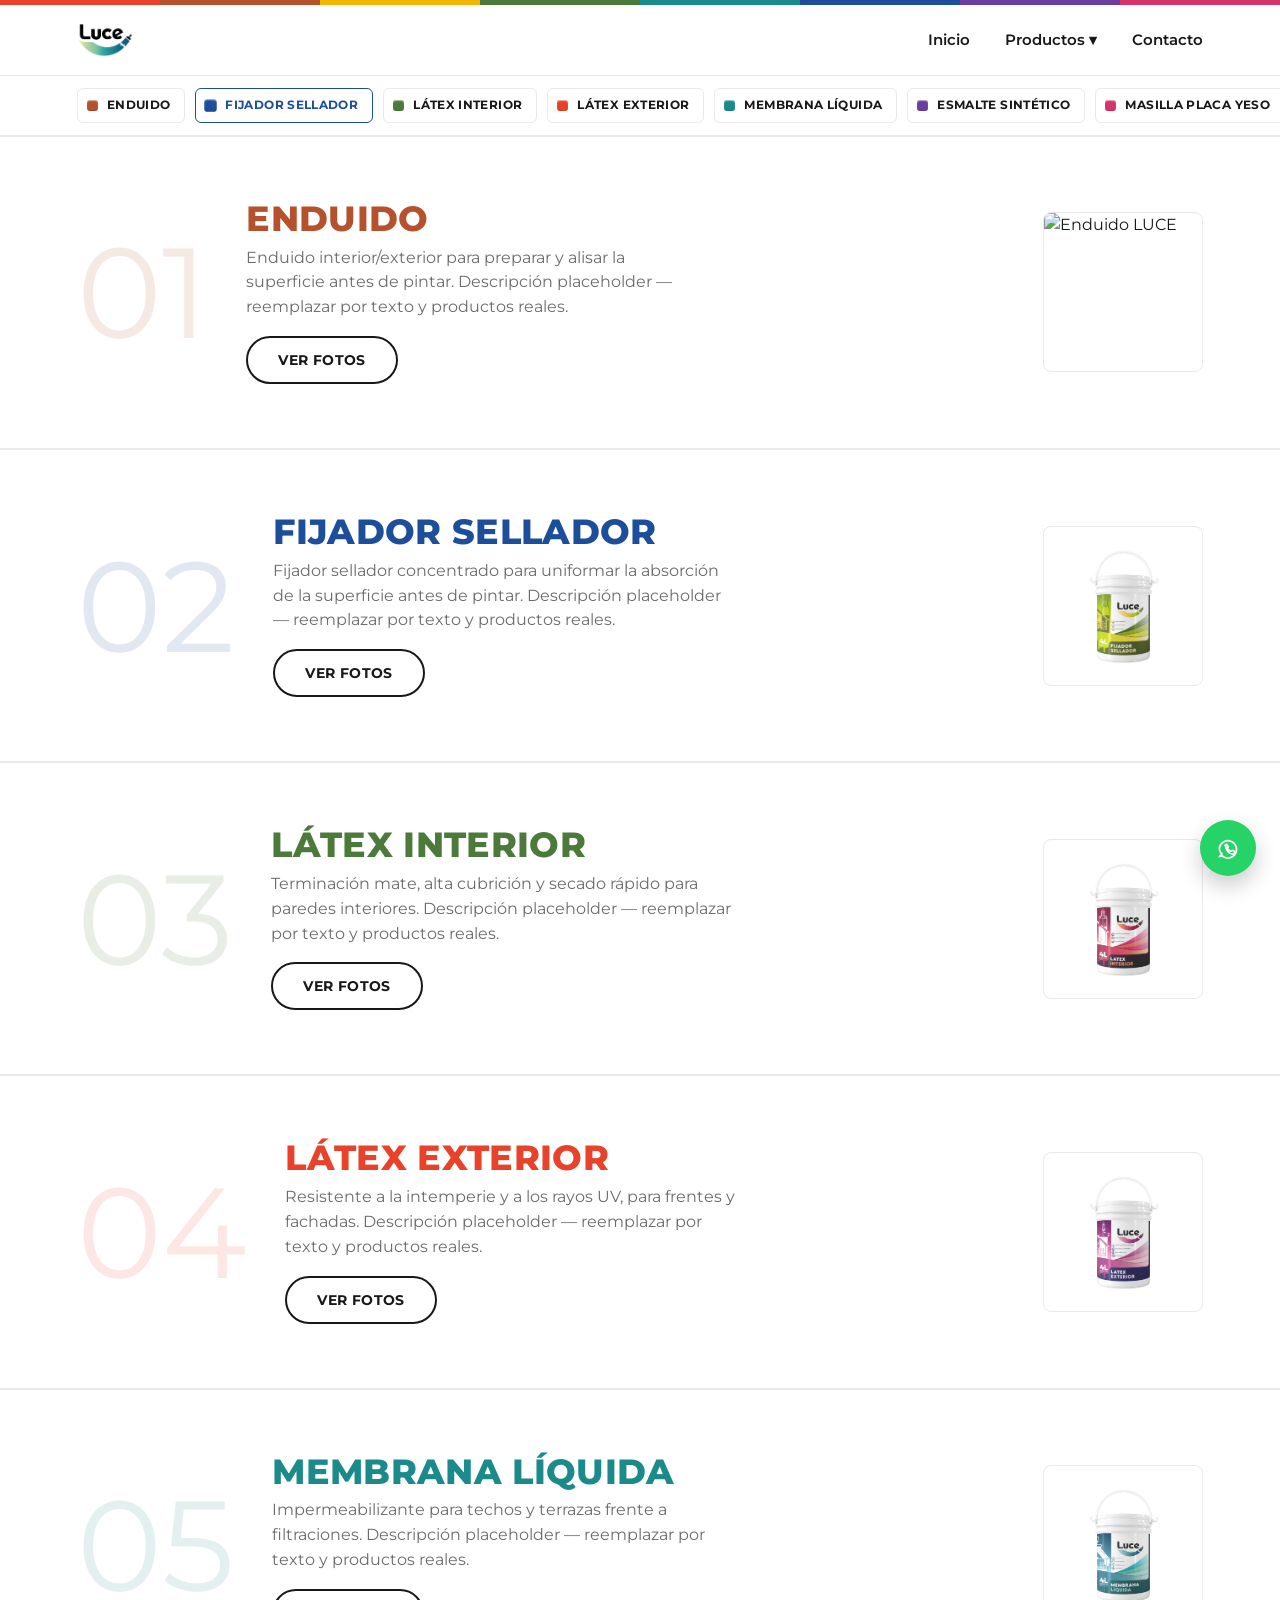
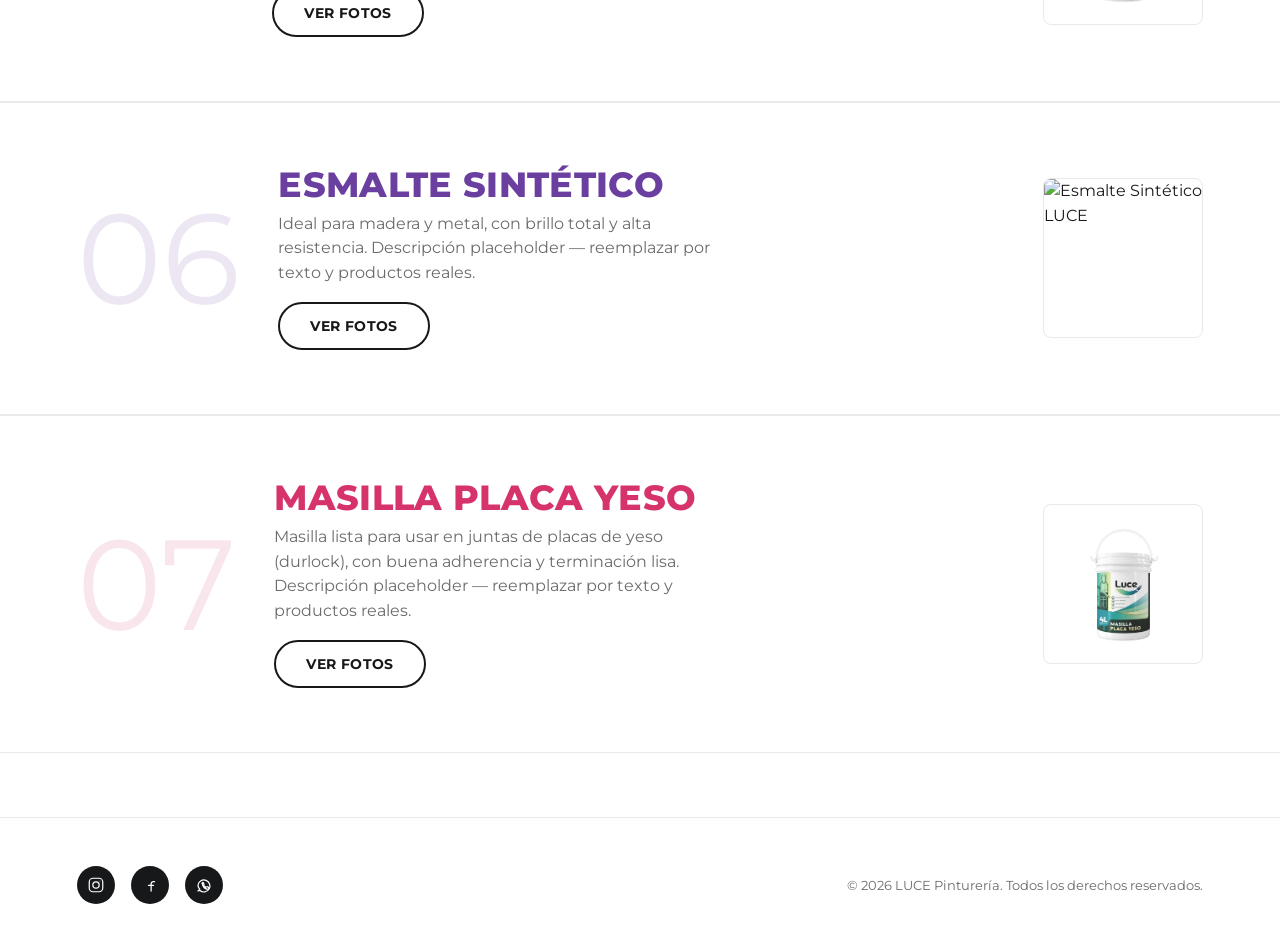
==== commit 44ca61e0: "Reemplazar íconos de texto/emoji por SVG con color sólido .contact-list pasa de emoji (✉ ☎ ⌖) a ícon" ====
--- a/catalogo.html
+++ b/catalogo.html
@@ -139,6 +139,9 @@
       <a href="#" aria-label="Facebook">
         <svg viewBox="0 0 24 24" fill="none" stroke="currentColor" stroke-width="1.7" stroke-linecap="round" stroke-linejoin="round" aria-hidden="true"><path d="M13.5 20v-9.5a3 3 0 0 1 3-3H18"/><path d="M10 12.5h6.5"/></svg>
       </a>
+      <a href="https://wa.me/34000000000" target="_blank" aria-label="WhatsApp">
+        <svg viewBox="0 0 24 24" fill="none" stroke="currentColor" stroke-width="1.6" stroke-linecap="round" stroke-linejoin="round" aria-hidden="true"><path d="M6.5 17.5 4 20l2.6-.7A8 8 0 1 0 4 12a7.9 7.9 0 0 0 1 3.9z"/><path d="M9.2 9.8c.3-.7 1-1.5 1.6-1.1.5.3 1 1.4 1.2 1.9.2.4.1.6-.1.9-.3.4-.6.6-.4 1 .3.6 1.6 2 3 2.4.4.1.6 0 .9-.3.4-.4.6-.6 1-.4.5.2 1.5.9 1.7 1.3.2.4.2.9-.1 1.3-.5.6-1.3 1-2.1.8-2.3-.5-4.8-2.8-5.9-5.9-.3-.8.1-1.5.2-1.9z"/></svg>
+      </a>
     </div>
     <small>© 2026 LUCE Pinturería. Todos los derechos reservados.</small>
   </div>
--- a/css/layout.css
+++ b/css/layout.css
@@ -171,11 +171,16 @@
 .socials a{
   width: 38px; height: 38px;
   border-radius: 50%;
-  border: 1.5px solid var(--ink);
+  background: var(--ink);
+  color: var(--white);
   display: flex; align-items: center; justify-content: center;
   flex: 0 0 auto;
+  transition: transform 180ms var(--ease-out), background 180ms var(--ease-out);
 }
-.socials a:hover{ background: var(--ink); color: var(--white); }
+@media (hover: hover) and (pointer: fine){
+  .socials a:hover{ background: var(--azul); transform: translateY(-2px); }
+}
+.socials a:active{ transform: scale(0.92); }
 .socials svg{ width: 18px; height: 18px; }
 footer small{ color: var(--muted); font-size: 0.82rem; }
 
--- a/css/pages.css
+++ b/css/pages.css
@@ -63,10 +63,12 @@
 .contact-list li{ display: flex; align-items: center; gap: 12px; font-weight: 600; font-size: 0.95rem; }
 .contact-list .ico{
   width: 34px; height: 34px; border-radius: 50%;
-  border: 1.5px solid var(--ink);
+  background: var(--azul);
+  color: var(--white);
   display: flex; align-items: center; justify-content: center;
-  font-size: 0.9rem; flex: 0 0 auto;
-}
+  flex: 0 0 auto;
+}
+.contact-list .ico svg{ width: 16px; height: 16px; }
 
 /* ---------- HOME: vidriera de productos ---------- */
 .showcase{
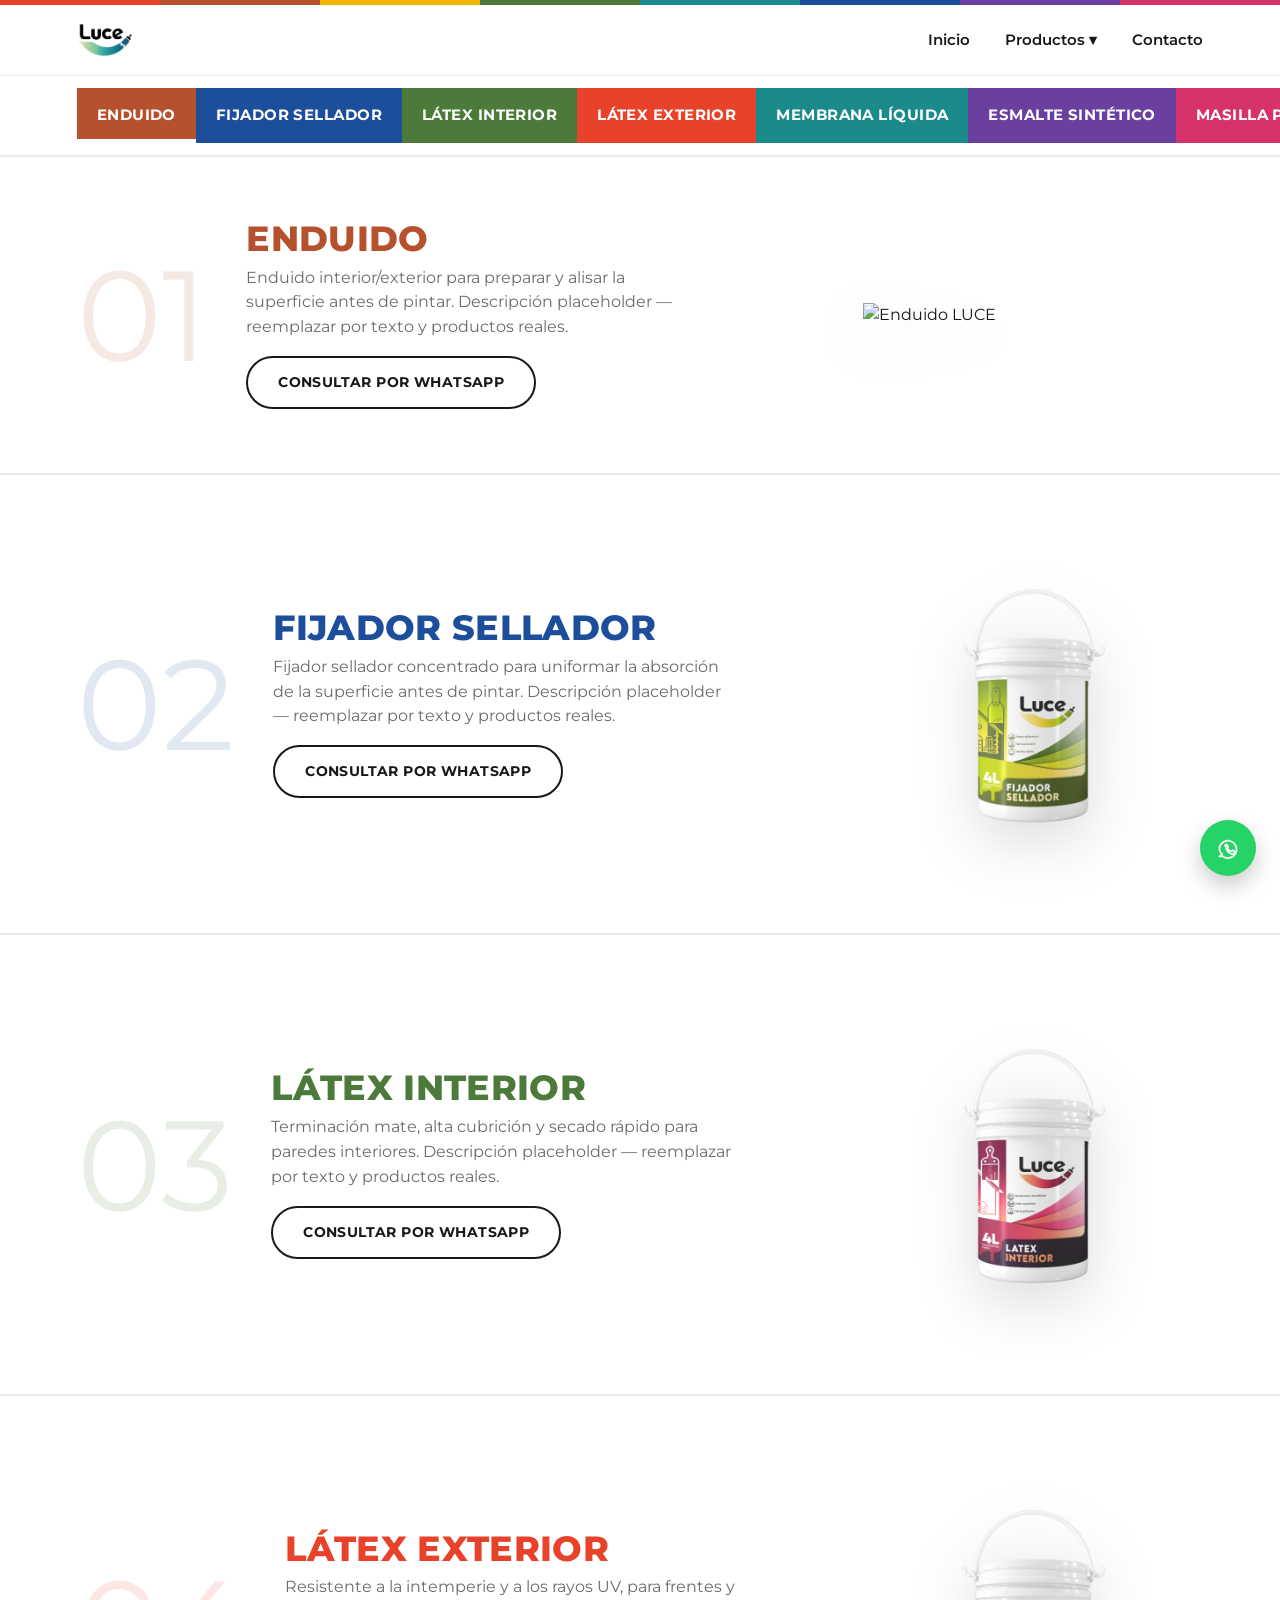
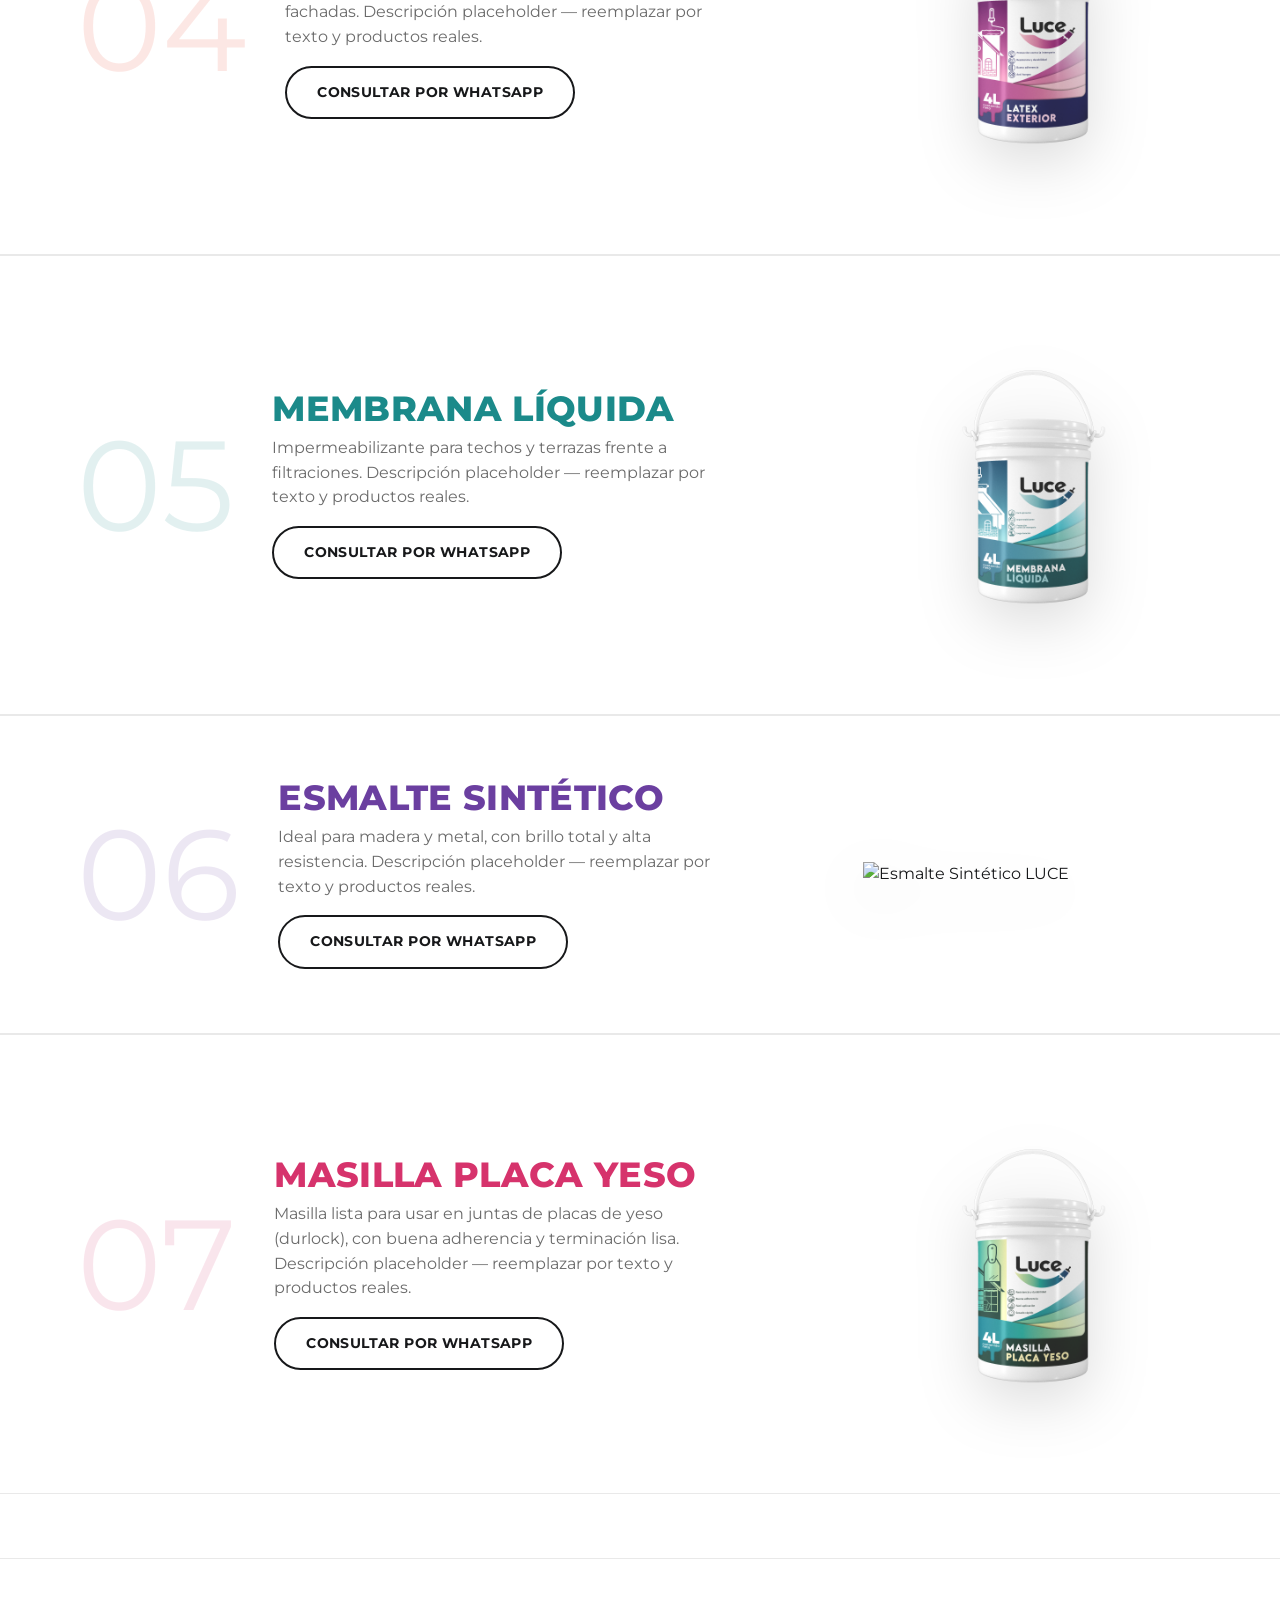
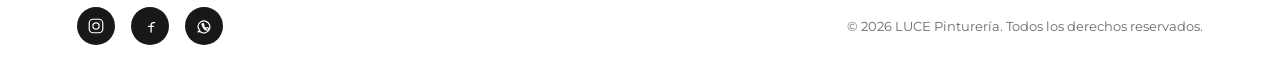
==== commit ac60f76a: "Simplificar el flujo de categoría en el catálogo El producto pasa a ser el elemento visual principal" ====
--- a/catalogo.html
+++ b/catalogo.html
@@ -65,7 +65,7 @@
   <div class="body">
     <h2 class="accent-terracota">Enduido</h2>
     <p>Enduido interior/exterior para preparar y alisar la superficie antes de pintar. Descripción placeholder — reemplazar por texto y productos reales.</p>
-    <button type="button" class="btn btn--outline" data-gallery='["assets/productos/enduido.png"]' data-gallery-name="Enduido">Ver fotos</button>
+    <a class="btn btn--outline" href="https://wa.me/34000000000?text=Hola%21%20Quiero%20consultar%20sobre%20Enduido." target="_blank">Consultar por WhatsApp</a>
   </div>
   <img class="product-shot" src="assets/productos/enduido.png" alt="Enduido LUCE">
 </section>
@@ -75,7 +75,7 @@
   <div class="body">
     <h2 class="accent-azul">Fijador Sellador</h2>
     <p>Fijador sellador concentrado para uniformar la absorción de la superficie antes de pintar. Descripción placeholder — reemplazar por texto y productos reales.</p>
-    <button type="button" class="btn btn--outline" data-gallery='["assets/productos/fijador-sellador.png"]' data-gallery-name="Fijador Sellador">Ver fotos</button>
+    <a class="btn btn--outline" href="https://wa.me/34000000000?text=Hola%21%20Quiero%20consultar%20sobre%20Fijador%20Sellador." target="_blank">Consultar por WhatsApp</a>
   </div>
   <img class="product-shot" src="assets/productos/fijador-sellador.png" alt="Fijador Sellador LUCE">
 </section>
@@ -85,7 +85,7 @@
   <div class="body">
     <h2 class="accent-verde">Látex Interior</h2>
     <p>Terminación mate, alta cubrición y secado rápido para paredes interiores. Descripción placeholder — reemplazar por texto y productos reales.</p>
-    <button type="button" class="btn btn--outline" data-gallery='["assets/productos/latex-interior.png"]' data-gallery-name="Látex Interior">Ver fotos</button>
+    <a class="btn btn--outline" href="https://wa.me/34000000000?text=Hola%21%20Quiero%20consultar%20sobre%20L%C3%A1tex%20Interior." target="_blank">Consultar por WhatsApp</a>
   </div>
   <img class="product-shot" src="assets/productos/latex-interior.png" alt="Látex Interior LUCE">
 </section>
@@ -95,7 +95,7 @@
   <div class="body">
     <h2 class="accent-rojo">Látex Exterior</h2>
     <p>Resistente a la intemperie y a los rayos UV, para frentes y fachadas. Descripción placeholder — reemplazar por texto y productos reales.</p>
-    <button type="button" class="btn btn--outline" data-gallery='["assets/productos/latex-exterior.png","assets/productos/latex-exterior-lifestyle.png"]' data-gallery-name="Látex Exterior">Ver fotos</button>
+    <a class="btn btn--outline" href="https://wa.me/34000000000?text=Hola%21%20Quiero%20consultar%20sobre%20L%C3%A1tex%20Exterior." target="_blank">Consultar por WhatsApp</a>
   </div>
   <img class="product-shot" src="assets/productos/latex-exterior.png" alt="Látex Exterior LUCE">
 </section>
@@ -105,7 +105,7 @@
   <div class="body">
     <h2 class="accent-cian">Membrana Líquida</h2>
     <p>Impermeabilizante para techos y terrazas frente a filtraciones. Descripción placeholder — reemplazar por texto y productos reales.</p>
-    <button type="button" class="btn btn--outline" data-gallery='["assets/productos/membrana-liquida.png","assets/productos/membrana-liquida-lifestyle.png","assets/productos/membrana-liquida-lata.png"]' data-gallery-name="Membrana Líquida">Ver fotos</button>
+    <a class="btn btn--outline" href="https://wa.me/34000000000?text=Hola%21%20Quiero%20consultar%20sobre%20Membrana%20L%C3%ADquida." target="_blank">Consultar por WhatsApp</a>
   </div>
   <img class="product-shot" src="assets/productos/membrana-liquida.png" alt="Membrana Líquida LUCE">
 </section>
@@ -115,7 +115,7 @@
   <div class="body">
     <h2 class="accent-violeta">Esmalte Sintético</h2>
     <p>Ideal para madera y metal, con brillo total y alta resistencia. Descripción placeholder — reemplazar por texto y productos reales.</p>
-    <button type="button" class="btn btn--outline" data-gallery='["assets/productos/esmalte-sintetico.png"]' data-gallery-name="Esmalte Sintético">Ver fotos</button>
+    <a class="btn btn--outline" href="https://wa.me/34000000000?text=Hola%21%20Quiero%20consultar%20sobre%20Esmalte%20Sint%C3%A9tico." target="_blank">Consultar por WhatsApp</a>
   </div>
   <img class="product-shot" src="assets/productos/esmalte-sintetico.png" alt="Esmalte Sintético LUCE">
 </section>
@@ -125,7 +125,7 @@
   <div class="body">
     <h2 class="accent-rosa">Masilla Placa Yeso</h2>
     <p>Masilla lista para usar en juntas de placas de yeso (durlock), con buena adherencia y terminación lisa. Descripción placeholder — reemplazar por texto y productos reales.</p>
-    <button type="button" class="btn btn--outline" data-gallery='["assets/productos/masilla-placa-yeso.png"]' data-gallery-name="Masilla Placa Yeso">Ver fotos</button>
+    <a class="btn btn--outline" href="https://wa.me/34000000000?text=Hola%21%20Quiero%20consultar%20sobre%20Masilla%20Placa%20Yeso." target="_blank">Consultar por WhatsApp</a>
   </div>
   <img class="product-shot" src="assets/productos/masilla-placa-yeso.png" alt="Masilla Placa Yeso LUCE">
 </section>
@@ -151,17 +151,6 @@
   <svg viewBox="0 0 24 24" fill="none" stroke="currentColor" stroke-width="1.6" stroke-linecap="round" stroke-linejoin="round" aria-hidden="true"><path d="M6.5 17.5 4 20l2.6-.7A8 8 0 1 0 4 12a7.9 7.9 0 0 0 1 3.9z"/><path d="M9.2 9.8c.3-.7 1-1.5 1.6-1.1.5.3 1 1.4 1.2 1.9.2.4.1.6-.1.9-.3.4-.6.6-.4 1 .3.6 1.6 2 3 2.4.4.1.6 0 .9-.3.4-.4.6-.6 1-.4.5.2 1.5.9 1.7 1.3.2.4.2.9-.1 1.3-.5.6-1.3 1-2.1.8-2.3-.5-4.8-2.8-5.9-5.9-.3-.8.1-1.5.2-1.9z"/></svg>
 </a>
 
-<div class="lightbox" aria-hidden="true">
-  <div class="lightbox-backdrop" data-lightbox-close></div>
-  <div class="lightbox-content" role="dialog" aria-modal="true" aria-label="Galería de producto">
-    <button type="button" class="lightbox-close" data-lightbox-close aria-label="Cerrar">✕</button>
-    <button type="button" class="lightbox-prev" aria-label="Foto anterior">‹</button>
-    <img class="lightbox-image" src="" alt="">
-    <button type="button" class="lightbox-next" aria-label="Foto siguiente">›</button>
-    <div class="lightbox-dots"></div>
-  </div>
-</div>
-
 <script src="js/main.js"></script>
 </body>
 </html>
--- a/css/layout.css
+++ b/css/layout.css
@@ -80,59 +80,46 @@
   color: var(--ink);
 }
 
-/* barra de pastillas por categoría */
+/* barra de tabs unificada por categoría */
 .pill-bar{
   display: flex;
-  gap: 10px;
+  gap: 0;
   padding: 12px 6vw;
   overflow-x: auto;
   border-top: 1px solid var(--border);
 }
 .pill{
-  display: inline-flex;
+  flex: 1 1 0;
+  display: flex;
   align-items: center;
-  gap: 9px;
-  flex: 0 0 auto;
-  padding: 7px 14px 7px 9px;
-  border-radius: 6px;
+  justify-content: center;
+  padding: 16px 20px;
+  border-radius: 0;
   font-weight: 700;
-  font-size: 0.76rem;
-  color: var(--ink);
+  font-size: 0.92rem;
+  color: var(--white);
+  text-align: center;
   text-transform: uppercase;
   letter-spacing: 0.03em;
   white-space: nowrap;
-  background: var(--white);
-  border: 1.5px solid var(--border);
-  transition: border-color 180ms var(--ease-out), transform 180ms var(--ease-out), color 180ms var(--ease-out);
-}
-.pill::before{
-  content: '';
-  flex: 0 0 auto;
-  width: 11px; height: 11px;
-  border-radius: 3px;
   background: var(--pill-color, var(--ink));
-  box-shadow: inset 0 1px 1px rgba(255,255,255,0.55), inset 0 -1px 1px rgba(0,0,0,0.12);
   transition: transform 180ms var(--ease-out);
 }
 @media (hover: hover) and (pointer: fine){
-  .pill:hover{ border-color: var(--pill-color, var(--ink)); transform: translateY(-2px); }
-  .pill:hover::before{ transform: scale(1.2) rotate(-6deg); }
+  .pill:hover{ transform: translateY(-2px); }
 }
-.pill:active{ transform: scale(0.96); }
+.pill:active{ transform: scale(0.97); }
 .pill.p-rojo      { --pill-color: var(--rojo); }
 .pill.p-azul       { --pill-color: var(--azul); }
-.pill.p-amarillo  { --pill-color: var(--amarillo); }
+.pill.p-amarillo  { --pill-color: var(--amarillo); color: var(--ink); }
 .pill.p-verde      { --pill-color: var(--verde); }
 .pill.p-terracota { --pill-color: var(--terracota); }
 .pill.p-cian       { --pill-color: var(--cian); }
 .pill.p-violeta    { --pill-color: var(--violeta); }
 .pill.p-rosa       { --pill-color: var(--rosa); }
 
-.pill.active{
-  border-color: var(--pill-color, var(--ink));
-  color: var(--pill-color, var(--ink));
-}
-.pill.active::before{ transform: scale(1.15); }
+.pill.active{ box-shadow: inset 0 -4px 0 var(--white); }
+.pill.p-amarillo.active{ box-shadow: inset 0 -4px 0 var(--ink); }
 
 /* mobile */
 @media (max-width: 900px){
@@ -148,6 +135,8 @@
   .nav-links ul{ flex-direction: column; gap: 1rem; }
   .dropdown{ position: static; box-shadow: none; border: none; margin-top: 0.6rem; }
   .burger{ display: block; }
+
+  .pill{ flex: 0 0 auto; min-width: 160px; font-size: 0.82rem; padding: 14px 16px; }
 
   footer{ padding: 2.4rem 6vw 1.6rem; text-align: center; }
   .footer-inner{ flex-direction: column; gap: 1.2rem; }
--- a/css/pages.css
+++ b/css/pages.css
@@ -135,120 +135,11 @@
 .cat-banner .body h2{ font-size: clamp(1.6rem, 3vw, 2.2rem); margin-bottom: 0.6rem; }
 .cat-banner .body p{ max-width: 460px; }
 .cat-banner img.product-shot{
-  width: 160px; height: 160px;
-  object-fit: cover;
-  border-radius: var(--radius);
-  border: 1px solid var(--border);
+  width: clamp(200px, 28vw, 340px);
+  max-width: 100%;
+  height: auto;
+  filter: drop-shadow(0 18px 30px rgba(0,0,0,0.14));
 }
-
-/* ---------- LIGHTBOX de galería de producto ---------- */
-.lightbox{
-  display: flex;
-  position: fixed;
-  inset: 0;
-  z-index: 300;
-  align-items: center;
-  justify-content: center;
-  opacity: 0;
-  visibility: hidden;
-  pointer-events: none;
-  transition: opacity 150ms var(--ease-out), visibility 0s linear 150ms;
-}
-.lightbox.open{
-  opacity: 1;
-  visibility: visible;
-  pointer-events: auto;
-  transition: opacity 220ms var(--ease-out), visibility 0s linear 0s;
-}
-.lightbox [hidden]{ display: none !important; }
-.lightbox-backdrop{
-  position: absolute;
-  inset: 0;
-  background: rgba(23,24,26,0.88);
-}
-.lightbox-content{
-  position: relative;
-  z-index: 1;
-  max-width: min(720px, 88vw);
-  max-height: 86vh;
-  display: flex;
-  align-items: center;
-  justify-content: center;
-  transform: scale(0.96);
-  transition: transform 150ms var(--ease-out);
-}
-.lightbox.open .lightbox-content{
-  transform: scale(1);
-  transition: transform 220ms var(--ease-out);
-}
-.lightbox-image{
-  display: block;
-  max-width: 100%;
-  max-height: 78vh;
-  width: auto;
-  border-radius: var(--radius);
-  background: var(--white);
-  opacity: 1;
-  transition: opacity 150ms var(--ease-out);
-}
-.lightbox-image.is-swapping{ opacity: 0; }
-.lightbox-close,
-.lightbox-prev,
-.lightbox-next{
-  border-radius: 50%;
-  border: 1.5px solid var(--white);
-  background: rgba(23,24,26,0.4);
-  color: var(--white);
-  cursor: pointer;
-  display: flex;
-  align-items: center;
-  justify-content: center;
-  padding: 0;
-  transition: background 160ms var(--ease-out), color 160ms var(--ease-out), transform 160ms var(--ease-out);
-}
-@media (hover: hover) and (pointer: fine){
-  .lightbox-close:hover,
-  .lightbox-prev:hover,
-  .lightbox-next:hover{ background: var(--white); color: var(--ink); }
-}
-.lightbox-close{
-  position: absolute;
-  top: -44px; right: 0;
-  width: 38px; height: 38px;
-  font-size: 1rem;
-}
-.lightbox-close:active{ transform: scale(0.92); }
-.lightbox-prev,
-.lightbox-next{
-  position: absolute;
-  top: 50%;
-  transform: translateY(-50%);
-  width: 44px; height: 44px;
-  font-size: 1.4rem;
-}
-.lightbox-prev:active{ transform: translateY(-50%) scale(0.92); }
-.lightbox-next:active{ transform: translateY(-50%) scale(0.92); }
-.lightbox-prev{ left: -22px; }
-.lightbox-next{ right: -22px; }
-.lightbox-dots{
-  position: absolute;
-  bottom: -32px;
-  left: 50%;
-  transform: translateX(-50%);
-  display: flex;
-  gap: 8px;
-}
-.lightbox-dot{
-  width: 8px; height: 8px;
-  border-radius: 50%;
-  border: none;
-  background: rgba(255,255,255,0.4);
-  cursor: pointer;
-  padding: 0;
-  transition: background 160ms var(--ease-out), transform 160ms var(--ease-out);
-}
-.lightbox-dot:active{ transform: scale(0.85); }
-.lightbox-dot.active{ background: var(--white); }
 
 /* ---------- CONTACTO ---------- */
 .contact-split{
@@ -294,8 +185,4 @@
   .cat-banner img.product-shot{ margin: 0 auto; }
   .contact-split{ grid-template-columns: 1fr; }
   .contact-headline{ border-right: none; border-bottom: 1px solid var(--border); }
-  .lightbox-content{ max-width: 92vw; }
-  .lightbox-prev{ left: 4px; }
-  .lightbox-next{ right: 4px; }
-  .lightbox-close{ top: 8px; right: 8px; }
 }
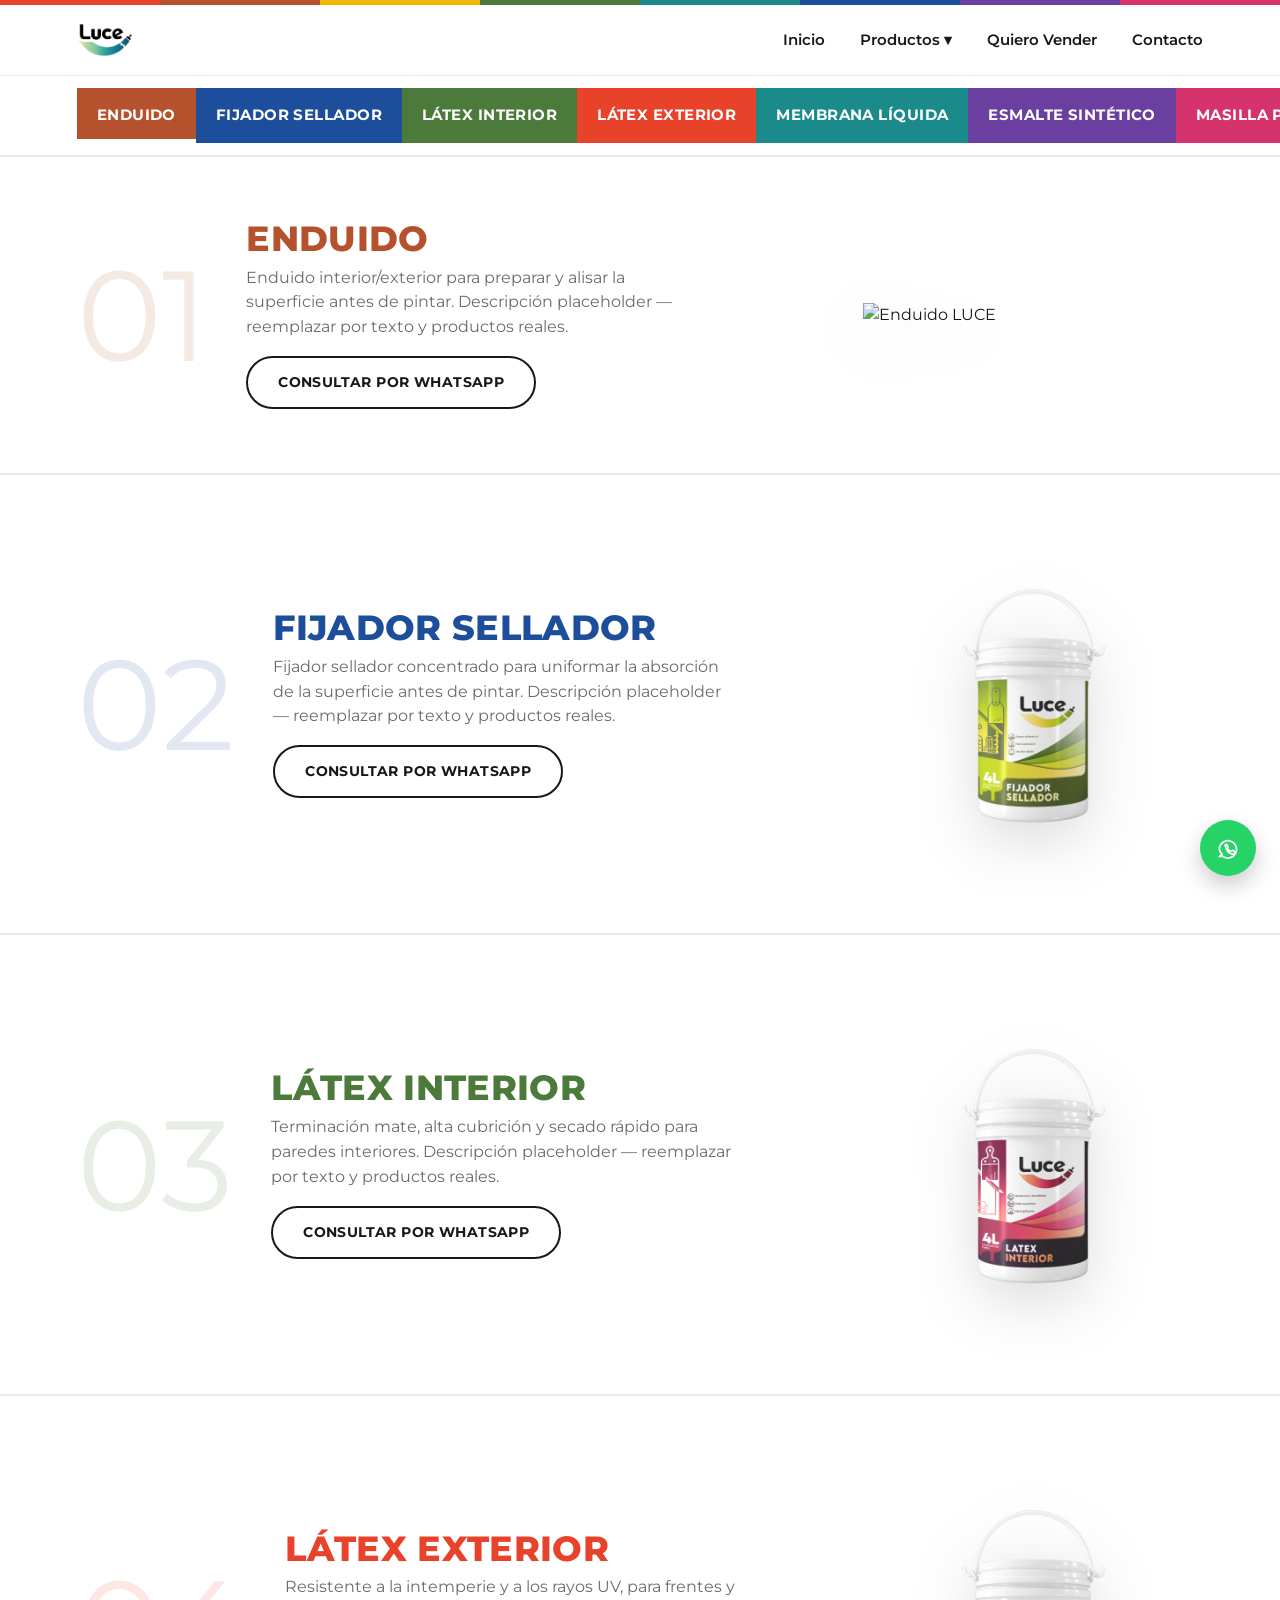
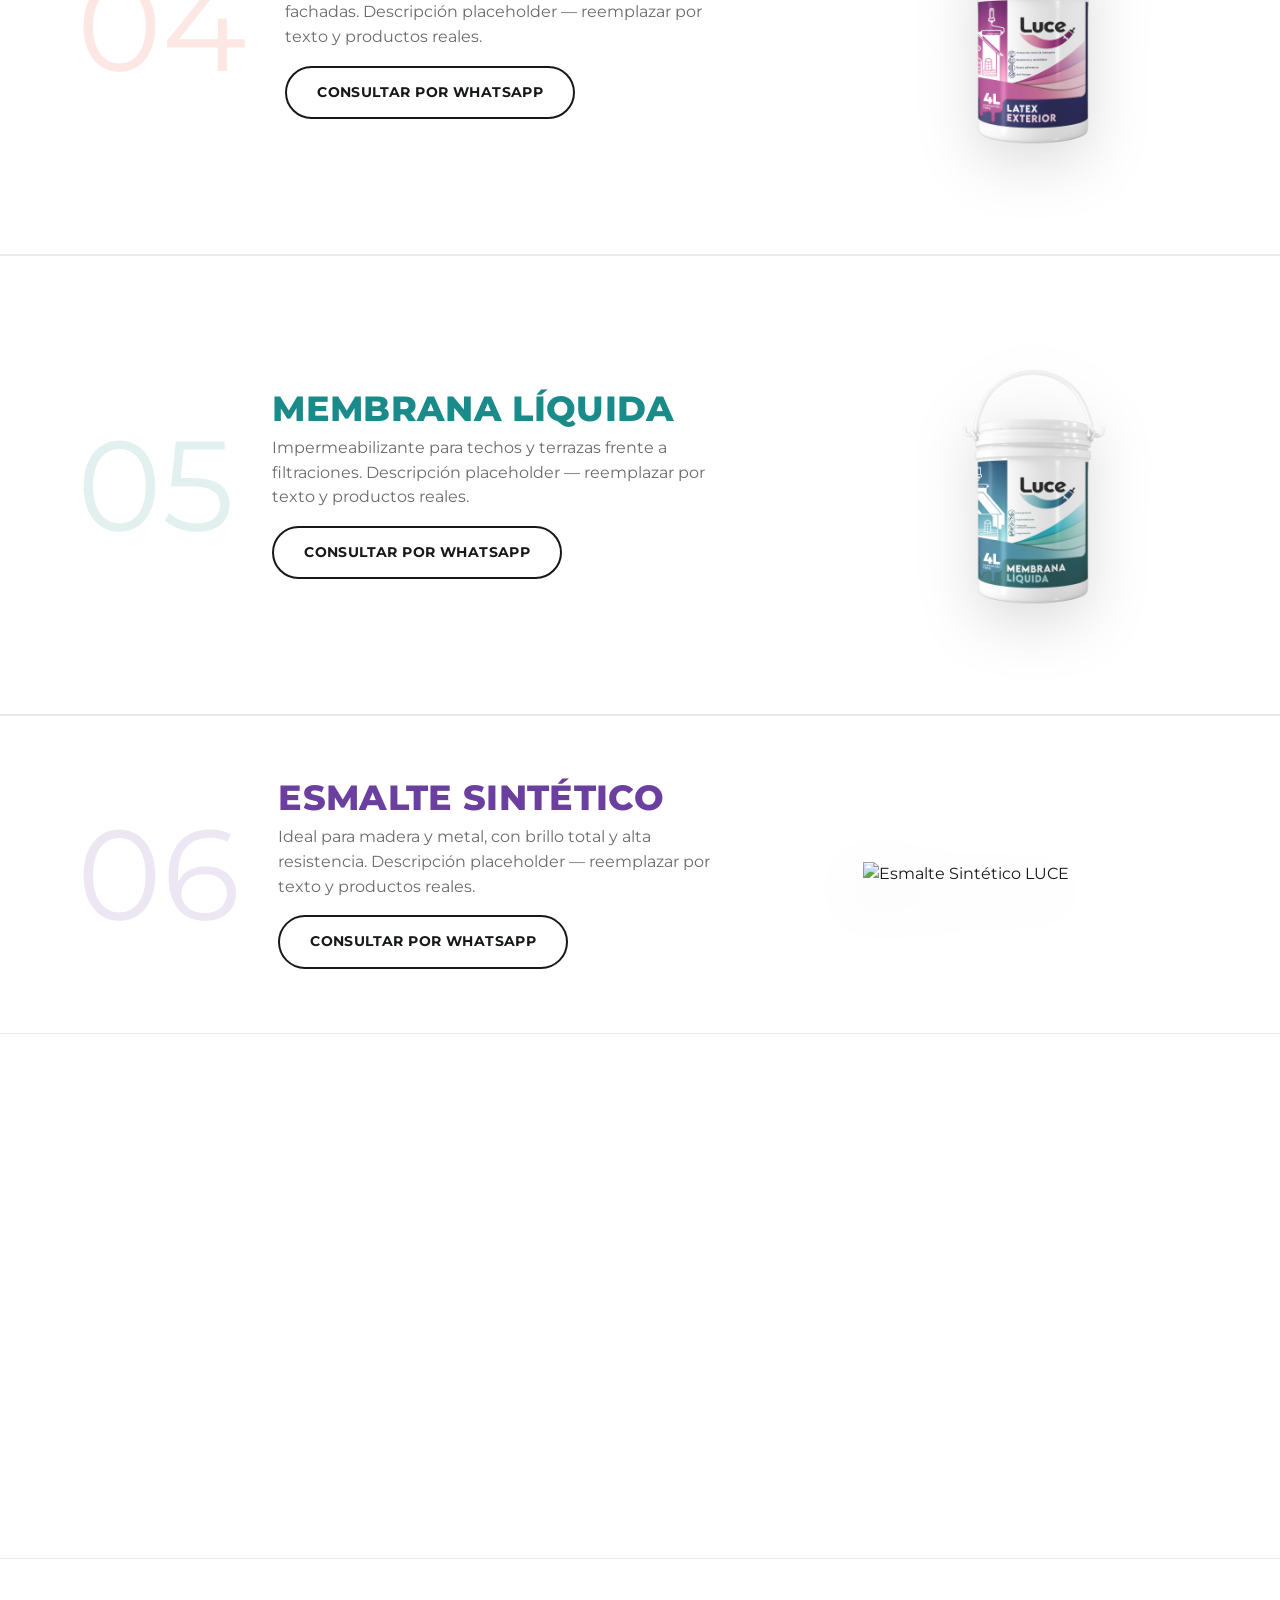
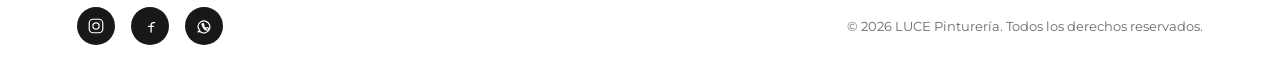
==== commit 5a1a6fd7: "Agregar sección e ítem de nav "Quiero Vender" Nuevo <li> en el nav de las 3 páginas, entre Productos" ====
--- a/catalogo.html
+++ b/catalogo.html
@@ -44,6 +44,7 @@
             <a href="#masilla-placa-yeso">Masilla Placa Yeso</a>
           </div>
         </li>
+        <li><a href="index.html#quiero-vender">Quiero Vender</a></li>
         <li><a href="contacto.html">Contacto</a></li>
       </ul>
     </nav>
--- a/css/pages.css
+++ b/css/pages.css
@@ -116,6 +116,76 @@
 .showcase-card h3{ font-size: 1rem; margin-bottom: 0.3rem; }
 .showcase-card span{ font-size: 0.82rem; color: var(--muted); }
 
+/* ---------- HOME: quiero vender ---------- */
+.vender{
+  padding: 4rem 6vw;
+  border-top: 1px solid var(--border);
+  background: #FAFAFA;
+}
+.vender-intro{
+  max-width: 640px;
+  margin: 0 auto 2.6rem;
+  text-align: center;
+}
+.vender-intro h2{ font-size: clamp(1.8rem, 3vw, 2.4rem); margin-bottom: 0.8rem; }
+.vender-intro p{ margin: 0; }
+
+.vender-form{
+  max-width: 760px;
+  margin: 0 auto;
+  background: var(--white);
+  border: 1px solid var(--border);
+  border-radius: var(--radius);
+  padding: 2.4rem 2rem;
+  display: flex;
+  flex-direction: column;
+  gap: 1.6rem;
+}
+.form-radio-group{
+  display: flex;
+  flex-wrap: wrap;
+  gap: 0.6rem 1.6rem;
+  border: none;
+  padding: 0;
+  margin: 0;
+}
+.form-radio-group legend{
+  width: 100%;
+  padding: 0;
+  font-size: 0.78rem;
+  font-weight: 700;
+  text-transform: uppercase;
+  letter-spacing: 0.03em;
+  color: var(--muted);
+  margin-bottom: 0.6rem;
+}
+.form-radio{
+  display: flex;
+  align-items: center;
+  gap: 0.5rem;
+  font-size: 0.92rem;
+  font-weight: 600;
+  cursor: pointer;
+}
+.form-radio input{
+  width: 18px; height: 18px;
+  accent-color: var(--verde);
+  cursor: pointer;
+}
+.form-grid{
+  display: grid;
+  grid-template-columns: repeat(2, 1fr);
+  gap: 1.2rem;
+}
+.form-grid .field--full{ grid-column: 1 / -1; }
+.vender-form .btn{
+  display: block;
+  width: 100%;
+  text-align: center;
+  background: var(--verde);
+  border-color: var(--verde);
+}
+
 /* ---------- CATÁLOGO ---------- */
 .cat-banner{
   padding: 4rem 6vw;
@@ -162,20 +232,33 @@
   align-items: center;
 }
 .contact-form form{ width: 100%; max-width: 420px; display: flex; flex-direction: column; gap: 1rem; }
-.contact-form label{ font-size: 0.82rem; font-weight: 700; text-transform: uppercase; letter-spacing: 0.03em; }
+
+/* reglas de campo compartidas entre .contact-form (contacto.html) y
+   .vender-form (index.html#quiero-vender) */
+.contact-form label,
+.vender-form label{ font-size: 0.82rem; font-weight: 700; text-transform: uppercase; letter-spacing: 0.03em; }
 .contact-form input,
-.contact-form textarea{
+.contact-form textarea,
+.vender-form input,
+.vender-form textarea{
   padding: 12px 14px;
   border: 1.5px solid var(--border);
   border-radius: 6px;
   width: 100%;
 }
 .contact-form input:focus,
-.contact-form textarea:focus{ border-color: var(--ink); outline: none; }
-.contact-form .error{ color: var(--rojo); font-size: 0.78rem; display: none; }
-.contact-form .field.invalid .error{ display: block; }
+.contact-form textarea:focus,
+.vender-form input:focus,
+.vender-form textarea:focus{ border-color: var(--ink); outline: none; }
+.contact-form .error,
+.vender-form .error{ color: var(--rojo); font-size: 0.78rem; display: none; }
+.contact-form .field.invalid .error,
+.vender-form .field.invalid .error,
+.vender-form .form-radio-group.invalid .error{ display: block; }
 .contact-form .field.invalid input,
-.contact-form .field.invalid textarea{ border-color: var(--rojo); }
+.contact-form .field.invalid textarea,
+.vender-form .field.invalid input,
+.vender-form .field.invalid textarea{ border-color: var(--rojo); }
 .form-status{ font-size: 0.9rem; font-weight: 600; margin-top: 0.4rem; display: none; }
 .form-status.show{ display: block; }
 
@@ -185,4 +268,6 @@
   .cat-banner img.product-shot{ margin: 0 auto; }
   .contact-split{ grid-template-columns: 1fr; }
   .contact-headline{ border-right: none; border-bottom: 1px solid var(--border); }
-}
+  .form-grid{ grid-template-columns: 1fr; }
+  .vender-form{ padding: 2rem 1.4rem; }
+}
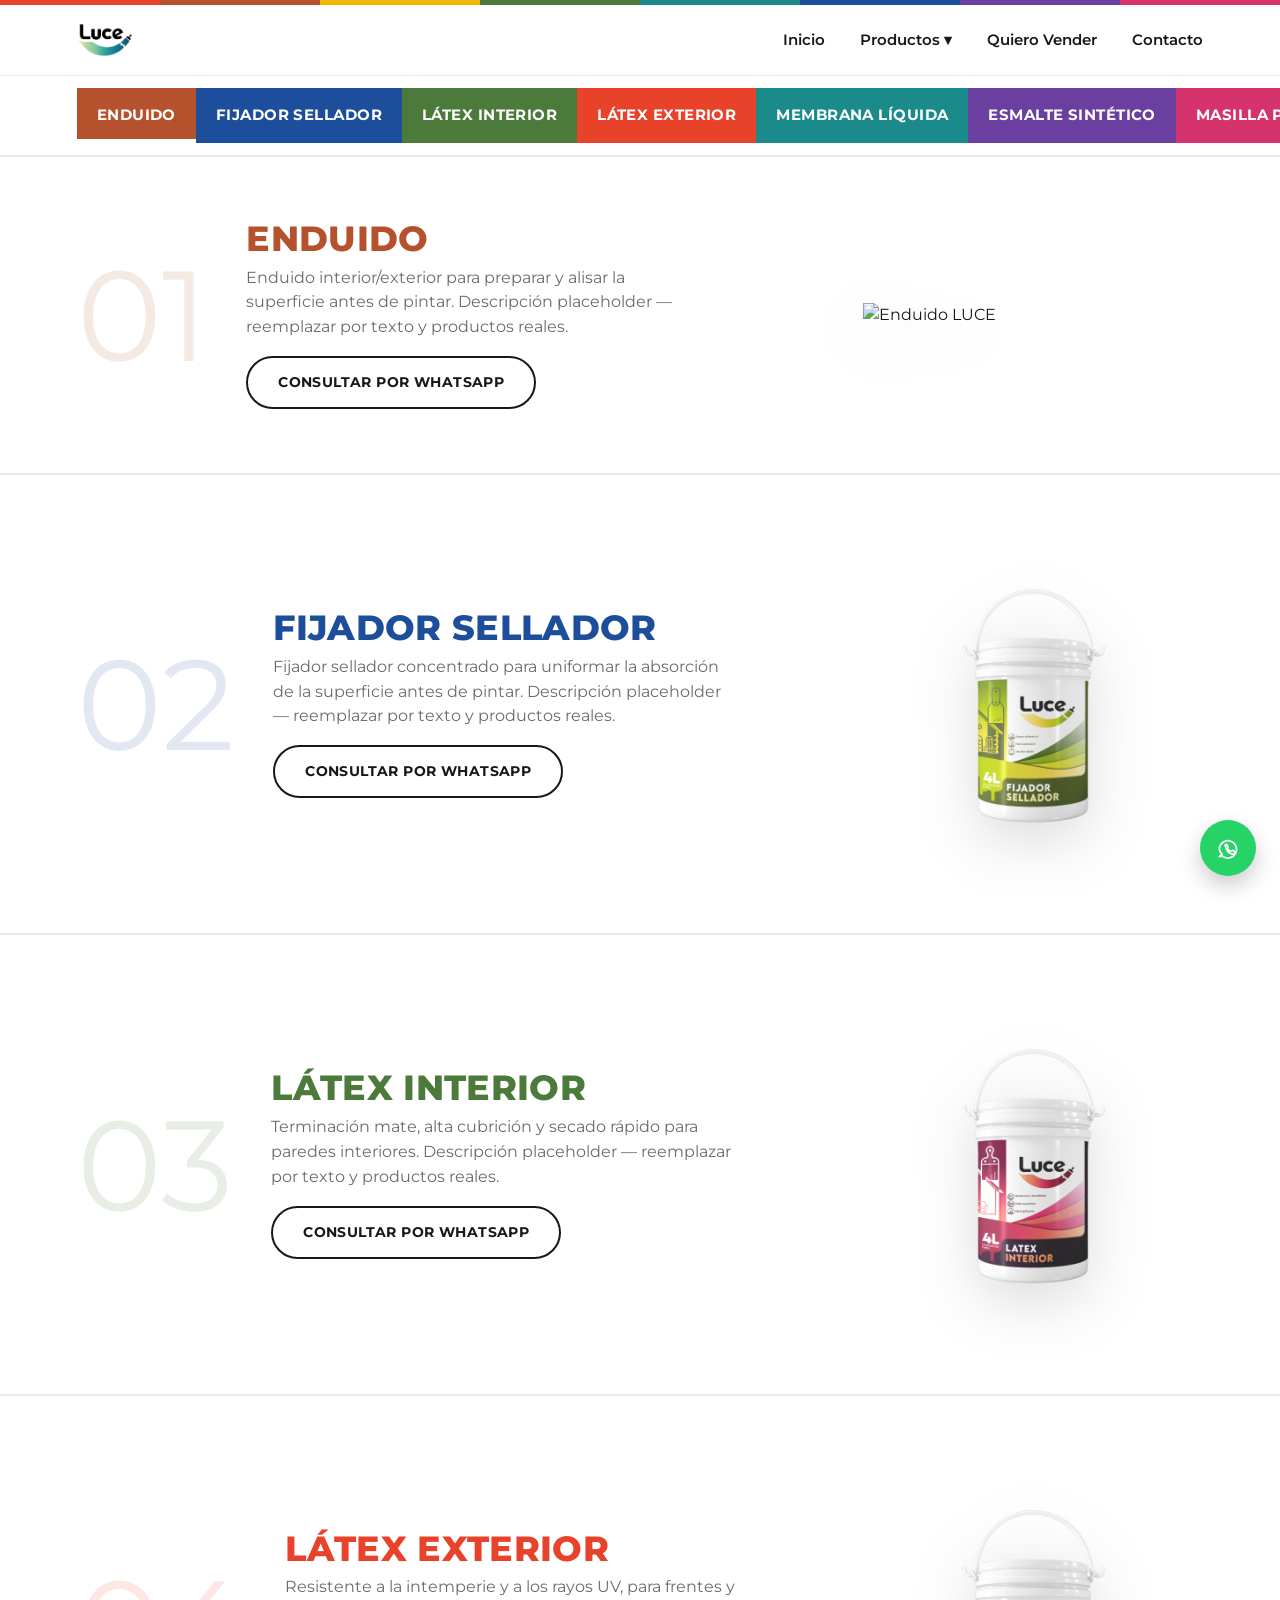
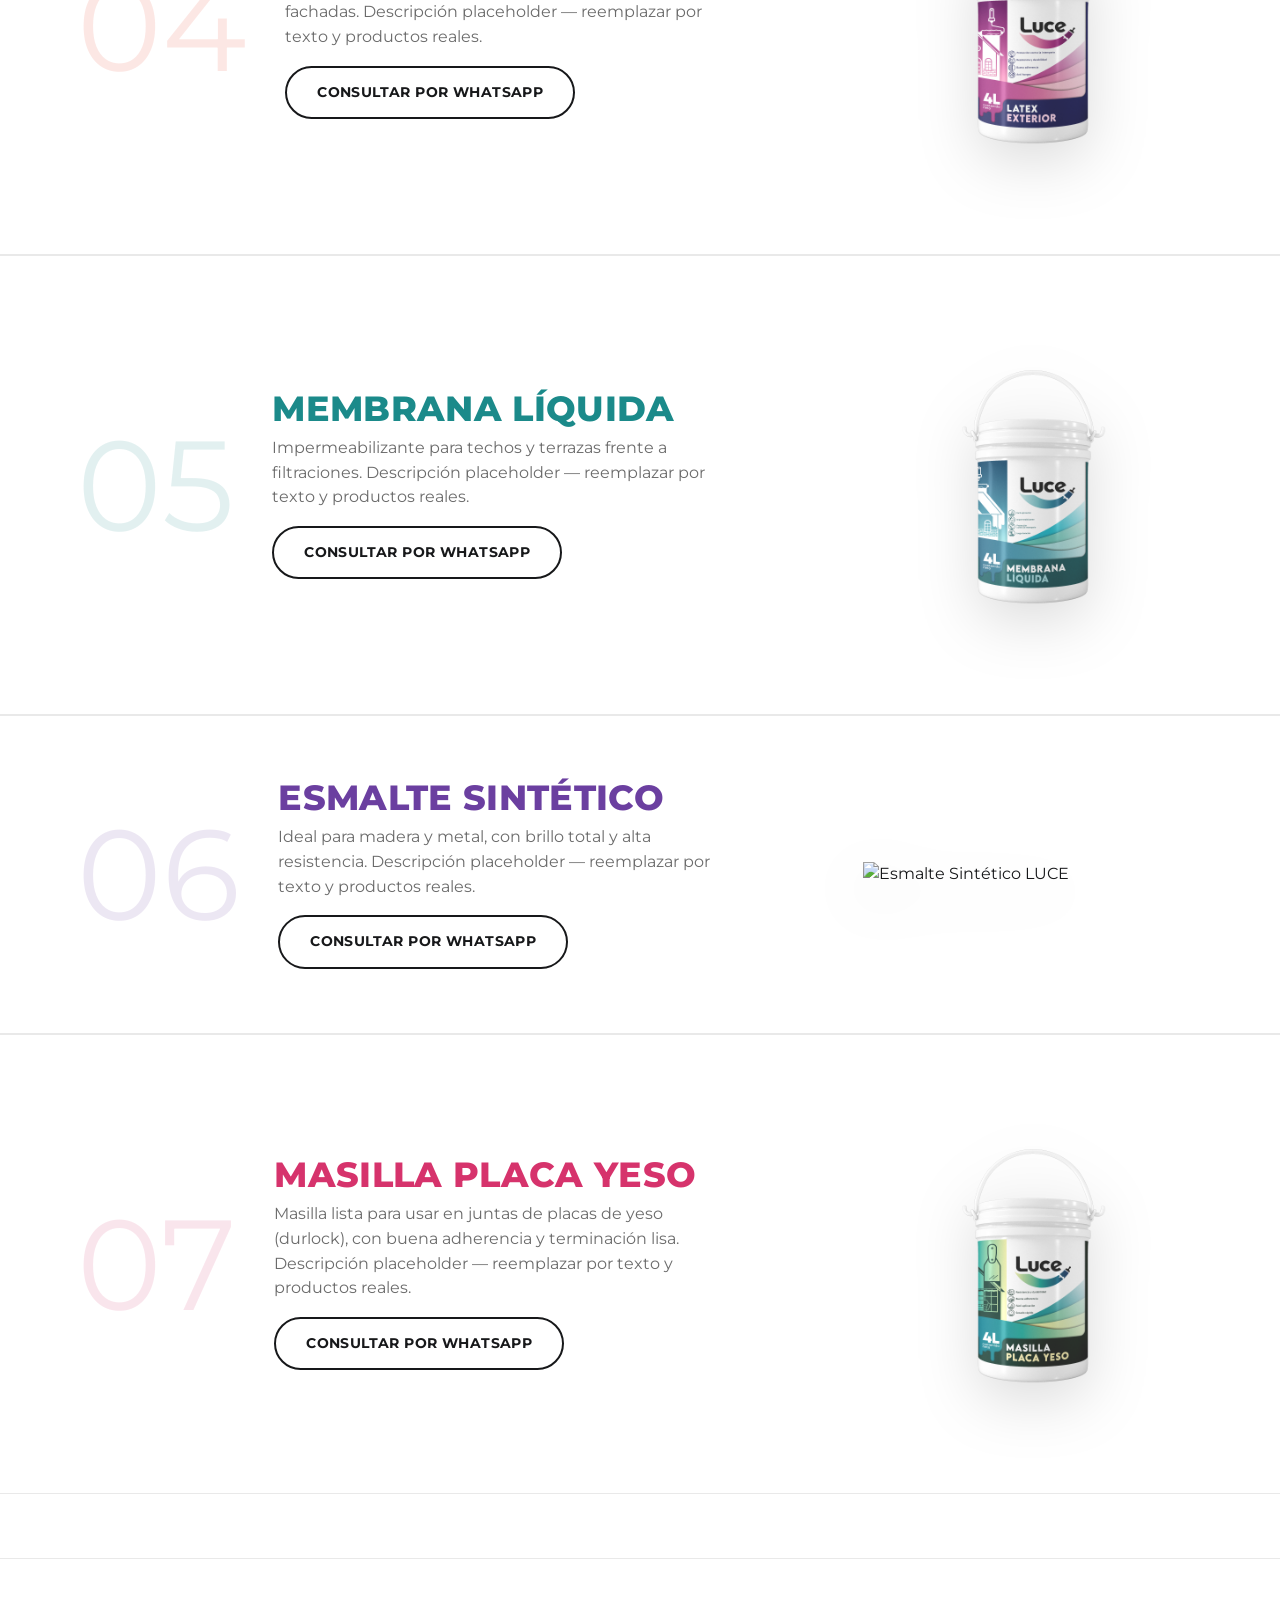
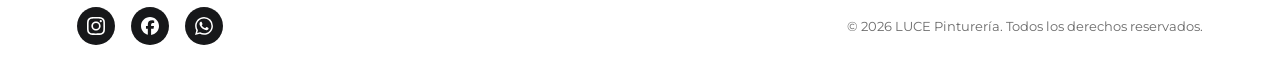
==== commit d5cc8e5a: "Mover Conócenos al final y usar logos reales en el footer "Conócenos" pasa de estar arriba (con dire" ====
--- a/catalogo.html
+++ b/catalogo.html
@@ -135,13 +135,13 @@
   <div class="footer-inner">
     <div class="socials">
       <a href="#" aria-label="Instagram">
-        <svg viewBox="0 0 24 24" fill="none" stroke="currentColor" stroke-width="1.6" stroke-linecap="round" stroke-linejoin="round" aria-hidden="true"><rect x="3" y="3" width="18" height="18" rx="5"/><circle cx="12" cy="12" r="4.2"/><circle cx="17.3" cy="6.7" r="0.6" fill="currentColor" stroke="none"/></svg>
+        <svg viewBox="0 0 24 24" fill="currentColor" aria-hidden="true"><path d="M7.0301.084c-1.2768.0602-2.1487.264-2.911.5634-.7888.3075-1.4575.72-2.1228 1.3877-.6652.6677-1.075 1.3368-1.3802 2.127-.2954.7638-.4956 1.6365-.552 2.914-.0564 1.2775-.0689 1.6882-.0626 4.947.0062 3.2586.0206 3.6671.0825 4.9473.061 1.2765.264 2.1482.5635 2.9107.308.7889.72 1.4573 1.388 2.1228.6679.6655 1.3365 1.0743 2.1285 1.38.7632.295 1.6361.4961 2.9134.552 1.2773.056 1.6884.069 4.9462.0627 3.2578-.0062 3.668-.0207 4.9478-.0814 1.28-.0607 2.147-.2652 2.9098-.5633.7889-.3086 1.4578-.72 2.1228-1.3881.665-.6682 1.0745-1.3378 1.3795-2.1284.2957-.7632.4966-1.636.552-2.9124.056-1.2809.0692-1.6898.063-4.948-.0063-3.2583-.021-3.6668-.0817-4.9465-.0607-1.2797-.264-2.1487-.5633-2.9117-.3084-.7889-.72-1.4568-1.3876-2.1228C21.2982 1.33 20.628.9208 19.8378.6165 19.074.321 18.2017.1197 16.9244.0645 15.6471.0093 15.236-.005 11.977.0014 8.718.0076 8.31.0215 7.0301.0839m.1402 21.6932c-1.17-.0509-1.8053-.2453-2.2287-.408-.5606-.216-.96-.4771-1.3819-.895-.422-.4178-.6811-.8186-.9-1.378-.1644-.4234-.3624-1.058-.4171-2.228-.0595-1.2645-.072-1.6442-.079-4.848-.007-3.2037.0053-3.583.0607-4.848.05-1.169.2456-1.805.408-2.2282.216-.5613.4762-.96.895-1.3816.4188-.4217.8184-.6814 1.3783-.9003.423-.1651 1.0575-.3614 2.227-.4171 1.2655-.06 1.6447-.072 4.848-.079 3.2033-.007 3.5835.005 4.8495.0608 1.169.0508 1.8053.2445 2.228.408.5608.216.96.4754 1.3816.895.4217.4194.6816.8176.9005 1.3787.1653.4217.3617 1.056.4169 2.2263.0602 1.2655.0739 1.645.0796 4.848.0058 3.203-.0055 3.5834-.061 4.848-.051 1.17-.245 1.8055-.408 2.2294-.216.5604-.4763.96-.8954 1.3814-.419.4215-.8181.6811-1.3783.9-.4224.1649-1.0577.3617-2.2262.4174-1.2656.0595-1.6448.072-4.8493.079-3.2045.007-3.5825-.006-4.848-.0608M16.953 5.5864A1.44 1.44 0 1 0 18.39 4.144a1.44 1.44 0 0 0-1.437 1.4424M5.8385 12.012c.0067 3.4032 2.7706 6.1557 6.173 6.1493 3.4026-.0065 6.157-2.7701 6.1506-6.1733-.0065-3.4032-2.771-6.1565-6.174-6.1498-3.403.0067-6.156 2.771-6.1496 6.1738M8 12.0077a4 4 0 1 1 4.008 3.9921A3.9996 3.9996 0 0 1 8 12.0077"/></svg>
       </a>
       <a href="#" aria-label="Facebook">
-        <svg viewBox="0 0 24 24" fill="none" stroke="currentColor" stroke-width="1.7" stroke-linecap="round" stroke-linejoin="round" aria-hidden="true"><path d="M13.5 20v-9.5a3 3 0 0 1 3-3H18"/><path d="M10 12.5h6.5"/></svg>
+        <svg viewBox="0 0 24 24" fill="currentColor" aria-hidden="true"><path d="M9.101 23.691v-7.98H6.627v-3.667h2.474v-1.58c0-4.085 1.848-5.978 5.858-5.978.401 0 .955.042 1.468.103a8.68 8.68 0 0 1 1.141.195v3.325a8.623 8.623 0 0 0-.653-.036 26.805 26.805 0 0 0-.733-.009c-.707 0-1.259.096-1.675.309a1.686 1.686 0 0 0-.679.622c-.258.42-.374.995-.374 1.752v1.297h3.919l-.386 2.103-.287 1.564h-3.246v8.245C19.396 23.238 24 18.179 24 12.044c0-6.627-5.373-12-12-12s-12 5.373-12 12c0 5.628 3.874 10.35 9.101 11.647Z"/></svg>
       </a>
       <a href="https://wa.me/34000000000" target="_blank" aria-label="WhatsApp">
-        <svg viewBox="0 0 24 24" fill="none" stroke="currentColor" stroke-width="1.6" stroke-linecap="round" stroke-linejoin="round" aria-hidden="true"><path d="M6.5 17.5 4 20l2.6-.7A8 8 0 1 0 4 12a7.9 7.9 0 0 0 1 3.9z"/><path d="M9.2 9.8c.3-.7 1-1.5 1.6-1.1.5.3 1 1.4 1.2 1.9.2.4.1.6-.1.9-.3.4-.6.6-.4 1 .3.6 1.6 2 3 2.4.4.1.6 0 .9-.3.4-.4.6-.6 1-.4.5.2 1.5.9 1.7 1.3.2.4.2.9-.1 1.3-.5.6-1.3 1-2.1.8-2.3-.5-4.8-2.8-5.9-5.9-.3-.8.1-1.5.2-1.9z"/></svg>
+        <svg viewBox="0 0 24 24" fill="currentColor" aria-hidden="true"><path d="M17.472 14.382c-.297-.149-1.758-.867-2.03-.967-.273-.099-.471-.148-.67.15-.197.297-.767.966-.94 1.164-.173.199-.347.223-.644.075-.297-.15-1.255-.463-2.39-1.475-.883-.788-1.48-1.761-1.653-2.059-.173-.297-.018-.458.13-.606.134-.133.298-.347.446-.52.149-.174.198-.298.298-.497.099-.198.05-.371-.025-.52-.075-.149-.669-1.612-.916-2.207-.242-.579-.487-.5-.669-.51-.173-.008-.371-.01-.57-.01-.198 0-.52.074-.792.372-.272.297-1.04 1.016-1.04 2.479 0 1.462 1.065 2.875 1.213 3.074.149.198 2.096 3.2 5.077 4.487.709.306 1.262.489 1.694.625.712.227 1.36.195 1.871.118.571-.085 1.758-.719 2.006-1.413.248-.694.248-1.289.173-1.413-.074-.124-.272-.198-.57-.347m-5.421 7.403h-.004a9.87 9.87 0 01-5.031-1.378l-.361-.214-3.741.982.998-3.648-.235-.374a9.86 9.86 0 01-1.51-5.26c.001-5.45 4.436-9.884 9.888-9.884 2.64 0 5.122 1.03 6.988 2.898a9.825 9.825 0 012.893 6.994c-.003 5.45-4.437 9.884-9.885 9.884m8.413-18.297A11.815 11.815 0 0012.05 0C5.495 0 .16 5.335.157 11.892c0 2.096.547 4.142 1.588 5.945L.057 24l6.305-1.654a11.882 11.882 0 005.683 1.448h.005c6.554 0 11.89-5.335 11.893-11.893a11.821 11.821 0 00-3.48-8.413Z"/></svg>
       </a>
     </div>
     <small>© 2026 LUCE Pinturería. Todos los derechos reservados.</small>
--- a/css/pages.css
+++ b/css/pages.css
@@ -14,13 +14,11 @@
   display: flex;
   align-items: center;
   justify-content: center;
-  padding: 3.5rem;
+  padding: 2rem;
 }
 .hero-illustration{
   width: 100%;
-  max-width: 420px;
-  border-radius: var(--radius);
-  box-shadow: 0 24px 48px rgba(0,0,0,0.16);
+  max-width: 520px;
 }
 .hero-copy{
   display: flex;
@@ -52,23 +50,11 @@
 .about{
   padding: 4rem 6vw;
   border-top: 1px solid var(--border);
-  display: grid;
-  grid-template-columns: 1.2fr 1fr;
-  gap: 3rem;
-  align-items: start;
+  max-width: 640px;
+  margin: 0 auto;
+  text-align: center;
 }
 .about h2{ font-size: clamp(1.8rem, 3vw, 2.4rem); margin-bottom: 1rem; }
-.about p{ max-width: 480px; }
-.contact-list{ list-style: none; margin: 0; padding: 0; display: flex; flex-direction: column; gap: 1rem; }
-.contact-list li{ display: flex; align-items: center; gap: 12px; font-weight: 600; font-size: 0.95rem; }
-.contact-list .ico{
-  width: 34px; height: 34px; border-radius: 50%;
-  background: var(--azul);
-  color: var(--white);
-  display: flex; align-items: center; justify-content: center;
-  flex: 0 0 auto;
-}
-.contact-list .ico svg{ width: 16px; height: 16px; }
 
 /* ---------- HOME: vidriera de productos ---------- */
 .showcase{
@@ -263,7 +249,6 @@
 .form-status.show{ display: block; }
 
 @media (max-width: 900px){
-  .about{ grid-template-columns: 1fr; }
   .cat-banner{ grid-template-columns: 1fr; text-align: center; }
   .cat-banner img.product-shot{ margin: 0 auto; }
   .contact-split{ grid-template-columns: 1fr; }
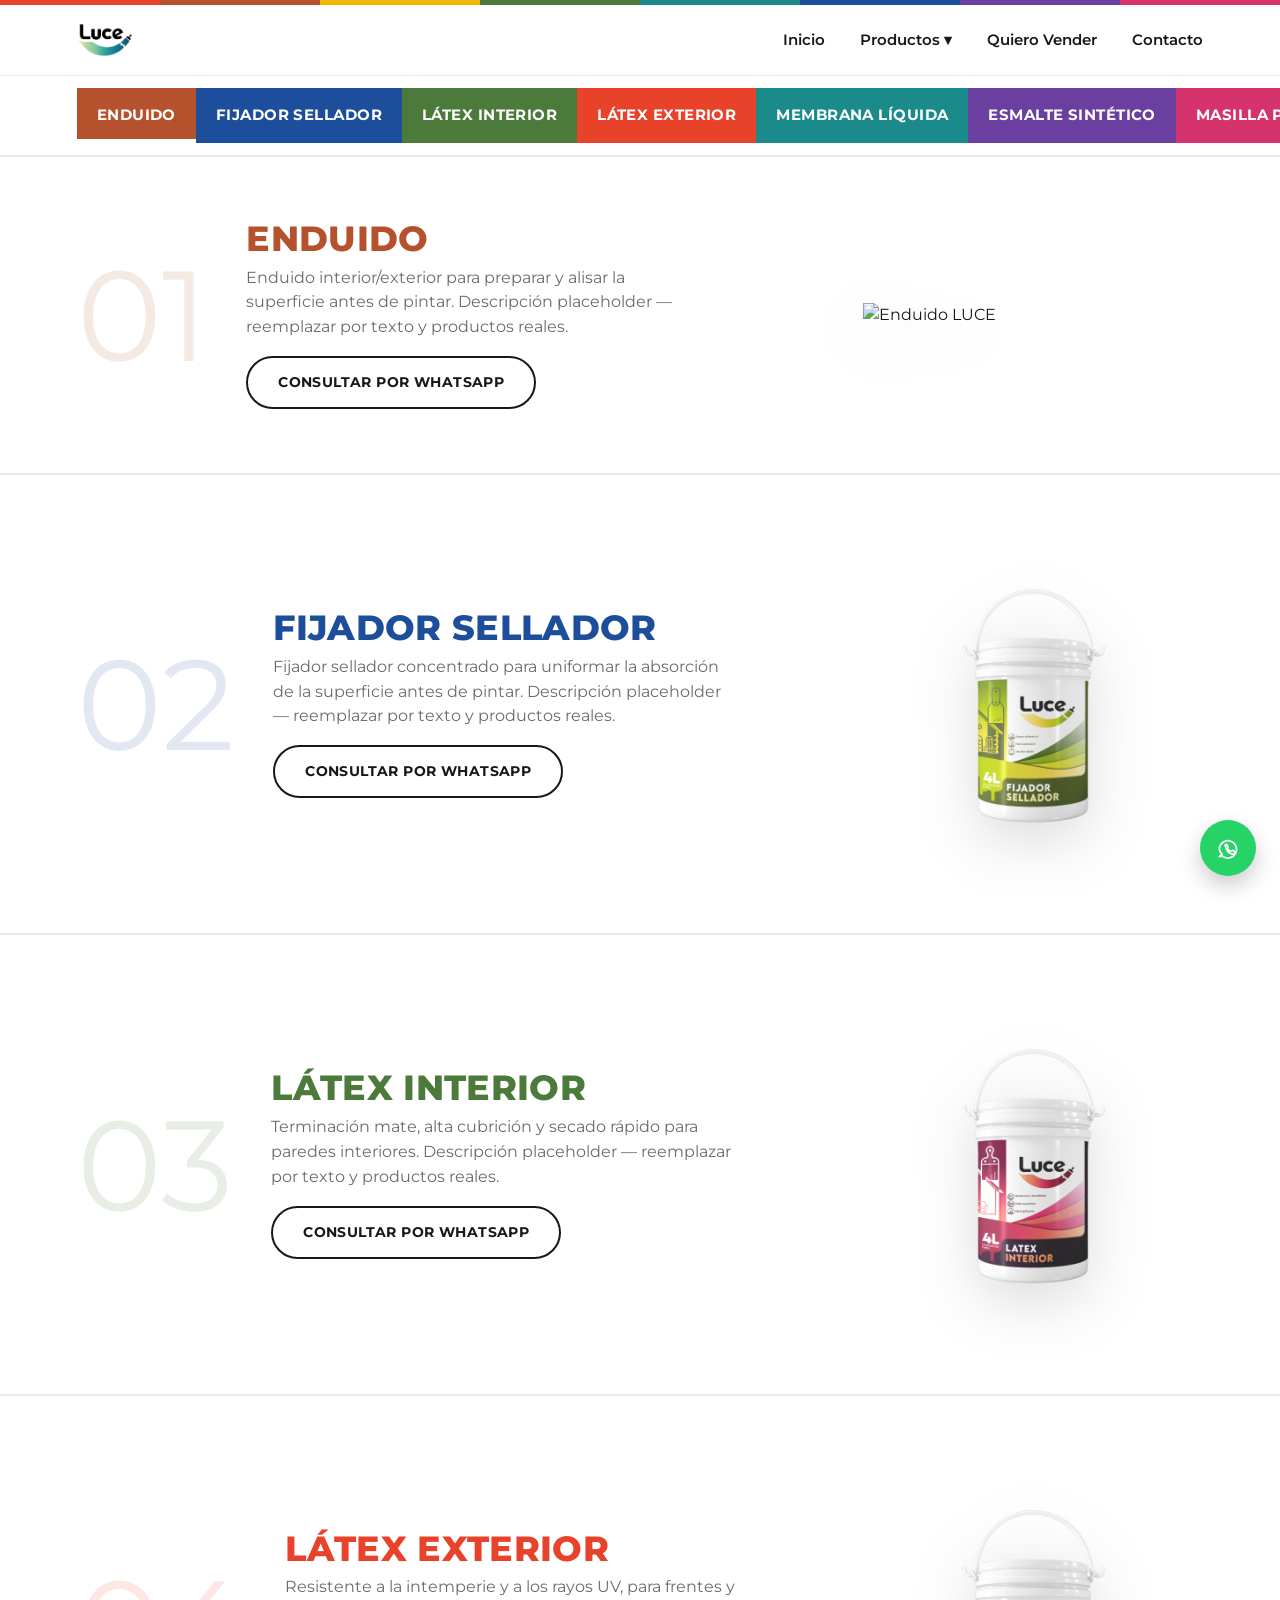
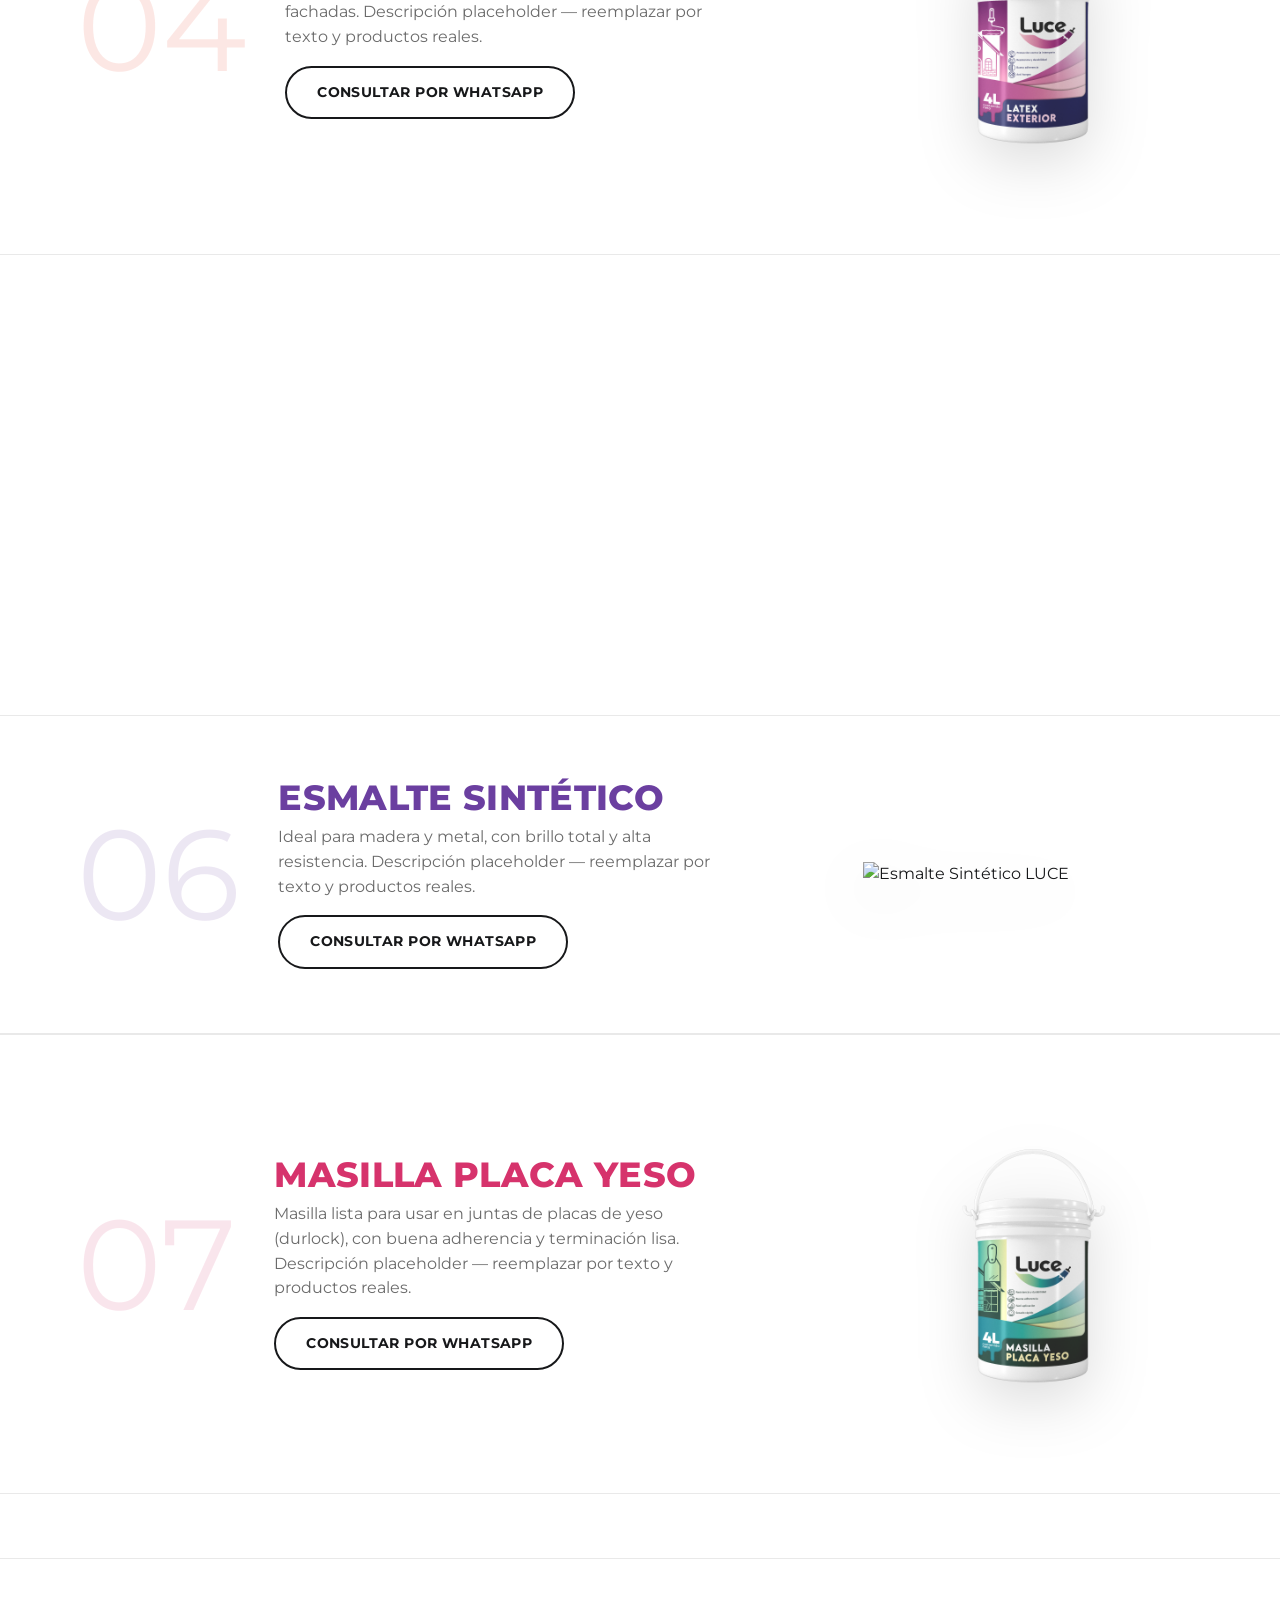
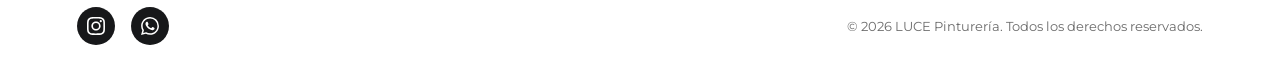
==== commit 4086f87e: "Actualizar links reales de Instagram y WhatsApp Instagram apunta a instagram.com/PinturasLuce en tod" ====
--- a/catalogo.html
+++ b/catalogo.html
@@ -66,7 +66,7 @@
   <div class="body">
     <h2 class="accent-terracota">Enduido</h2>
     <p>Enduido interior/exterior para preparar y alisar la superficie antes de pintar. Descripción placeholder — reemplazar por texto y productos reales.</p>
-    <a class="btn btn--outline" href="https://wa.me/34000000000?text=Hola%21%20Quiero%20consultar%20sobre%20Enduido." target="_blank">Consultar por WhatsApp</a>
+    <a class="btn btn--outline" href="https://wa.me/5493547540700?text=Hola%21%20Quiero%20consultar%20sobre%20Enduido." target="_blank">Consultar por WhatsApp</a>
   </div>
   <img class="product-shot" src="assets/productos/enduido.png" alt="Enduido LUCE">
 </section>
@@ -76,7 +76,7 @@
   <div class="body">
     <h2 class="accent-azul">Fijador Sellador</h2>
     <p>Fijador sellador concentrado para uniformar la absorción de la superficie antes de pintar. Descripción placeholder — reemplazar por texto y productos reales.</p>
-    <a class="btn btn--outline" href="https://wa.me/34000000000?text=Hola%21%20Quiero%20consultar%20sobre%20Fijador%20Sellador." target="_blank">Consultar por WhatsApp</a>
+    <a class="btn btn--outline" href="https://wa.me/5493547540700?text=Hola%21%20Quiero%20consultar%20sobre%20Fijador%20Sellador." target="_blank">Consultar por WhatsApp</a>
   </div>
   <img class="product-shot" src="assets/productos/fijador-sellador.png" alt="Fijador Sellador LUCE">
 </section>
@@ -86,7 +86,7 @@
   <div class="body">
     <h2 class="accent-verde">Látex Interior</h2>
     <p>Terminación mate, alta cubrición y secado rápido para paredes interiores. Descripción placeholder — reemplazar por texto y productos reales.</p>
-    <a class="btn btn--outline" href="https://wa.me/34000000000?text=Hola%21%20Quiero%20consultar%20sobre%20L%C3%A1tex%20Interior." target="_blank">Consultar por WhatsApp</a>
+    <a class="btn btn--outline" href="https://wa.me/5493547540700?text=Hola%21%20Quiero%20consultar%20sobre%20L%C3%A1tex%20Interior." target="_blank">Consultar por WhatsApp</a>
   </div>
   <img class="product-shot" src="assets/productos/latex-interior.png" alt="Látex Interior LUCE">
 </section>
@@ -96,7 +96,7 @@
   <div class="body">
     <h2 class="accent-rojo">Látex Exterior</h2>
     <p>Resistente a la intemperie y a los rayos UV, para frentes y fachadas. Descripción placeholder — reemplazar por texto y productos reales.</p>
-    <a class="btn btn--outline" href="https://wa.me/34000000000?text=Hola%21%20Quiero%20consultar%20sobre%20L%C3%A1tex%20Exterior." target="_blank">Consultar por WhatsApp</a>
+    <a class="btn btn--outline" href="https://wa.me/5493547540700?text=Hola%21%20Quiero%20consultar%20sobre%20L%C3%A1tex%20Exterior." target="_blank">Consultar por WhatsApp</a>
   </div>
   <img class="product-shot" src="assets/productos/latex-exterior.png" alt="Látex Exterior LUCE">
 </section>
@@ -106,7 +106,7 @@
   <div class="body">
     <h2 class="accent-cian">Membrana Líquida</h2>
     <p>Impermeabilizante para techos y terrazas frente a filtraciones. Descripción placeholder — reemplazar por texto y productos reales.</p>
-    <a class="btn btn--outline" href="https://wa.me/34000000000?text=Hola%21%20Quiero%20consultar%20sobre%20Membrana%20L%C3%ADquida." target="_blank">Consultar por WhatsApp</a>
+    <a class="btn btn--outline" href="https://wa.me/5493547540700?text=Hola%21%20Quiero%20consultar%20sobre%20Membrana%20L%C3%ADquida." target="_blank">Consultar por WhatsApp</a>
   </div>
   <img class="product-shot" src="assets/productos/membrana-liquida.png" alt="Membrana Líquida LUCE">
 </section>
@@ -116,7 +116,7 @@
   <div class="body">
     <h2 class="accent-violeta">Esmalte Sintético</h2>
     <p>Ideal para madera y metal, con brillo total y alta resistencia. Descripción placeholder — reemplazar por texto y productos reales.</p>
-    <a class="btn btn--outline" href="https://wa.me/34000000000?text=Hola%21%20Quiero%20consultar%20sobre%20Esmalte%20Sint%C3%A9tico." target="_blank">Consultar por WhatsApp</a>
+    <a class="btn btn--outline" href="https://wa.me/5493547540700?text=Hola%21%20Quiero%20consultar%20sobre%20Esmalte%20Sint%C3%A9tico." target="_blank">Consultar por WhatsApp</a>
   </div>
   <img class="product-shot" src="assets/productos/esmalte-sintetico.png" alt="Esmalte Sintético LUCE">
 </section>
@@ -126,7 +126,7 @@
   <div class="body">
     <h2 class="accent-rosa">Masilla Placa Yeso</h2>
     <p>Masilla lista para usar en juntas de placas de yeso (durlock), con buena adherencia y terminación lisa. Descripción placeholder — reemplazar por texto y productos reales.</p>
-    <a class="btn btn--outline" href="https://wa.me/34000000000?text=Hola%21%20Quiero%20consultar%20sobre%20Masilla%20Placa%20Yeso." target="_blank">Consultar por WhatsApp</a>
+    <a class="btn btn--outline" href="https://wa.me/5493547540700?text=Hola%21%20Quiero%20consultar%20sobre%20Masilla%20Placa%20Yeso." target="_blank">Consultar por WhatsApp</a>
   </div>
   <img class="product-shot" src="assets/productos/masilla-placa-yeso.png" alt="Masilla Placa Yeso LUCE">
 </section>
@@ -134,13 +134,15 @@
 <footer>
   <div class="footer-inner">
     <div class="socials">
-      <a href="#" aria-label="Instagram">
+      <a href="https://www.instagram.com/PinturasLuce" target="_blank" rel="noopener" aria-label="Instagram">
         <svg viewBox="0 0 24 24" fill="currentColor" aria-hidden="true"><path d="M7.0301.084c-1.2768.0602-2.1487.264-2.911.5634-.7888.3075-1.4575.72-2.1228 1.3877-.6652.6677-1.075 1.3368-1.3802 2.127-.2954.7638-.4956 1.6365-.552 2.914-.0564 1.2775-.0689 1.6882-.0626 4.947.0062 3.2586.0206 3.6671.0825 4.9473.061 1.2765.264 2.1482.5635 2.9107.308.7889.72 1.4573 1.388 2.1228.6679.6655 1.3365 1.0743 2.1285 1.38.7632.295 1.6361.4961 2.9134.552 1.2773.056 1.6884.069 4.9462.0627 3.2578-.0062 3.668-.0207 4.9478-.0814 1.28-.0607 2.147-.2652 2.9098-.5633.7889-.3086 1.4578-.72 2.1228-1.3881.665-.6682 1.0745-1.3378 1.3795-2.1284.2957-.7632.4966-1.636.552-2.9124.056-1.2809.0692-1.6898.063-4.948-.0063-3.2583-.021-3.6668-.0817-4.9465-.0607-1.2797-.264-2.1487-.5633-2.9117-.3084-.7889-.72-1.4568-1.3876-2.1228C21.2982 1.33 20.628.9208 19.8378.6165 19.074.321 18.2017.1197 16.9244.0645 15.6471.0093 15.236-.005 11.977.0014 8.718.0076 8.31.0215 7.0301.0839m.1402 21.6932c-1.17-.0509-1.8053-.2453-2.2287-.408-.5606-.216-.96-.4771-1.3819-.895-.422-.4178-.6811-.8186-.9-1.378-.1644-.4234-.3624-1.058-.4171-2.228-.0595-1.2645-.072-1.6442-.079-4.848-.007-3.2037.0053-3.583.0607-4.848.05-1.169.2456-1.805.408-2.2282.216-.5613.4762-.96.895-1.3816.4188-.4217.8184-.6814 1.3783-.9003.423-.1651 1.0575-.3614 2.227-.4171 1.2655-.06 1.6447-.072 4.848-.079 3.2033-.007 3.5835.005 4.8495.0608 1.169.0508 1.8053.2445 2.228.408.5608.216.96.4754 1.3816.895.4217.4194.6816.8176.9005 1.3787.1653.4217.3617 1.056.4169 2.2263.0602 1.2655.0739 1.645.0796 4.848.0058 3.203-.0055 3.5834-.061 4.848-.051 1.17-.245 1.8055-.408 2.2294-.216.5604-.4763.96-.8954 1.3814-.419.4215-.8181.6811-1.3783.9-.4224.1649-1.0577.3617-2.2262.4174-1.2656.0595-1.6448.072-4.8493.079-3.2045.007-3.5825-.006-4.848-.0608M16.953 5.5864A1.44 1.44 0 1 0 18.39 4.144a1.44 1.44 0 0 0-1.437 1.4424M5.8385 12.012c.0067 3.4032 2.7706 6.1557 6.173 6.1493 3.4026-.0065 6.157-2.7701 6.1506-6.1733-.0065-3.4032-2.771-6.1565-6.174-6.1498-3.403.0067-6.156 2.771-6.1496 6.1738M8 12.0077a4 4 0 1 1 4.008 3.9921A3.9996 3.9996 0 0 1 8 12.0077"/></svg>
       </a>
+      <!-- Facebook: agregar cuando exista la cuenta real
       <a href="#" aria-label="Facebook">
         <svg viewBox="0 0 24 24" fill="currentColor" aria-hidden="true"><path d="M9.101 23.691v-7.98H6.627v-3.667h2.474v-1.58c0-4.085 1.848-5.978 5.858-5.978.401 0 .955.042 1.468.103a8.68 8.68 0 0 1 1.141.195v3.325a8.623 8.623 0 0 0-.653-.036 26.805 26.805 0 0 0-.733-.009c-.707 0-1.259.096-1.675.309a1.686 1.686 0 0 0-.679.622c-.258.42-.374.995-.374 1.752v1.297h3.919l-.386 2.103-.287 1.564h-3.246v8.245C19.396 23.238 24 18.179 24 12.044c0-6.627-5.373-12-12-12s-12 5.373-12 12c0 5.628 3.874 10.35 9.101 11.647Z"/></svg>
       </a>
-      <a href="https://wa.me/34000000000" target="_blank" aria-label="WhatsApp">
+      -->
+      <a href="https://wa.me/5493547540700" target="_blank" aria-label="WhatsApp">
         <svg viewBox="0 0 24 24" fill="currentColor" aria-hidden="true"><path d="M17.472 14.382c-.297-.149-1.758-.867-2.03-.967-.273-.099-.471-.148-.67.15-.197.297-.767.966-.94 1.164-.173.199-.347.223-.644.075-.297-.15-1.255-.463-2.39-1.475-.883-.788-1.48-1.761-1.653-2.059-.173-.297-.018-.458.13-.606.134-.133.298-.347.446-.52.149-.174.198-.298.298-.497.099-.198.05-.371-.025-.52-.075-.149-.669-1.612-.916-2.207-.242-.579-.487-.5-.669-.51-.173-.008-.371-.01-.57-.01-.198 0-.52.074-.792.372-.272.297-1.04 1.016-1.04 2.479 0 1.462 1.065 2.875 1.213 3.074.149.198 2.096 3.2 5.077 4.487.709.306 1.262.489 1.694.625.712.227 1.36.195 1.871.118.571-.085 1.758-.719 2.006-1.413.248-.694.248-1.289.173-1.413-.074-.124-.272-.198-.57-.347m-5.421 7.403h-.004a9.87 9.87 0 01-5.031-1.378l-.361-.214-3.741.982.998-3.648-.235-.374a9.86 9.86 0 01-1.51-5.26c.001-5.45 4.436-9.884 9.888-9.884 2.64 0 5.122 1.03 6.988 2.898a9.825 9.825 0 012.893 6.994c-.003 5.45-4.437 9.884-9.885 9.884m8.413-18.297A11.815 11.815 0 0012.05 0C5.495 0 .16 5.335.157 11.892c0 2.096.547 4.142 1.588 5.945L.057 24l6.305-1.654a11.882 11.882 0 005.683 1.448h.005c6.554 0 11.89-5.335 11.893-11.893a11.821 11.821 0 00-3.48-8.413Z"/></svg>
       </a>
     </div>
@@ -148,7 +150,7 @@
   </div>
 </footer>
 
-<a class="whatsapp-float" href="https://wa.me/34000000000" target="_blank" aria-label="Escribinos por WhatsApp">
+<a class="whatsapp-float" href="https://wa.me/5493547540700" target="_blank" aria-label="Escribinos por WhatsApp">
   <svg viewBox="0 0 24 24" fill="none" stroke="currentColor" stroke-width="1.6" stroke-linecap="round" stroke-linejoin="round" aria-hidden="true"><path d="M6.5 17.5 4 20l2.6-.7A8 8 0 1 0 4 12a7.9 7.9 0 0 0 1 3.9z"/><path d="M9.2 9.8c.3-.7 1-1.5 1.6-1.1.5.3 1 1.4 1.2 1.9.2.4.1.6-.1.9-.3.4-.6.6-.4 1 .3.6 1.6 2 3 2.4.4.1.6 0 .9-.3.4-.4.6-.6 1-.4.5.2 1.5.9 1.7 1.3.2.4.2.9-.1 1.3-.5.6-1.3 1-2.1.8-2.3-.5-4.8-2.8-5.9-5.9-.3-.8.1-1.5.2-1.9z"/></svg>
 </a>
 
--- a/css/pages.css
+++ b/css/pages.css
@@ -50,11 +50,28 @@
 .about{
   padding: 4rem 6vw;
   border-top: 1px solid var(--border);
-  max-width: 640px;
-  margin: 0 auto;
-  text-align: center;
+  display: grid;
+  grid-template-columns: 1.2fr 1fr;
+  gap: 3rem;
+  align-items: start;
 }
 .about h2{ font-size: clamp(1.8rem, 3vw, 2.4rem); margin-bottom: 1rem; }
+.about p{ max-width: 480px; }
+
+.social-list{ list-style: none; margin: 0; padding: 0; display: flex; flex-direction: column; gap: 1rem; }
+.social-list li a{ display: flex; align-items: center; gap: 12px; font-weight: 600; font-size: 0.95rem; }
+.social-list .ico{
+  width: 34px; height: 34px; border-radius: 50%;
+  background: var(--azul);
+  color: var(--white);
+  display: flex; align-items: center; justify-content: center;
+  flex: 0 0 auto;
+  transition: transform 180ms var(--ease-out), background 180ms var(--ease-out);
+}
+.social-list .ico svg{ width: 16px; height: 16px; }
+@media (hover: hover) and (pointer: fine){
+  .social-list li a:hover .ico{ background: var(--ink); transform: translateY(-2px); }
+}
 
 /* ---------- HOME: vidriera de productos ---------- */
 .showcase{
@@ -249,6 +266,8 @@
 .form-status.show{ display: block; }
 
 @media (max-width: 900px){
+  .about{ grid-template-columns: 1fr; }
+  .social-list li a{ justify-content: center; }
   .cat-banner{ grid-template-columns: 1fr; text-align: center; }
   .cat-banner img.product-shot{ margin: 0 auto; }
   .contact-split{ grid-template-columns: 1fr; }
